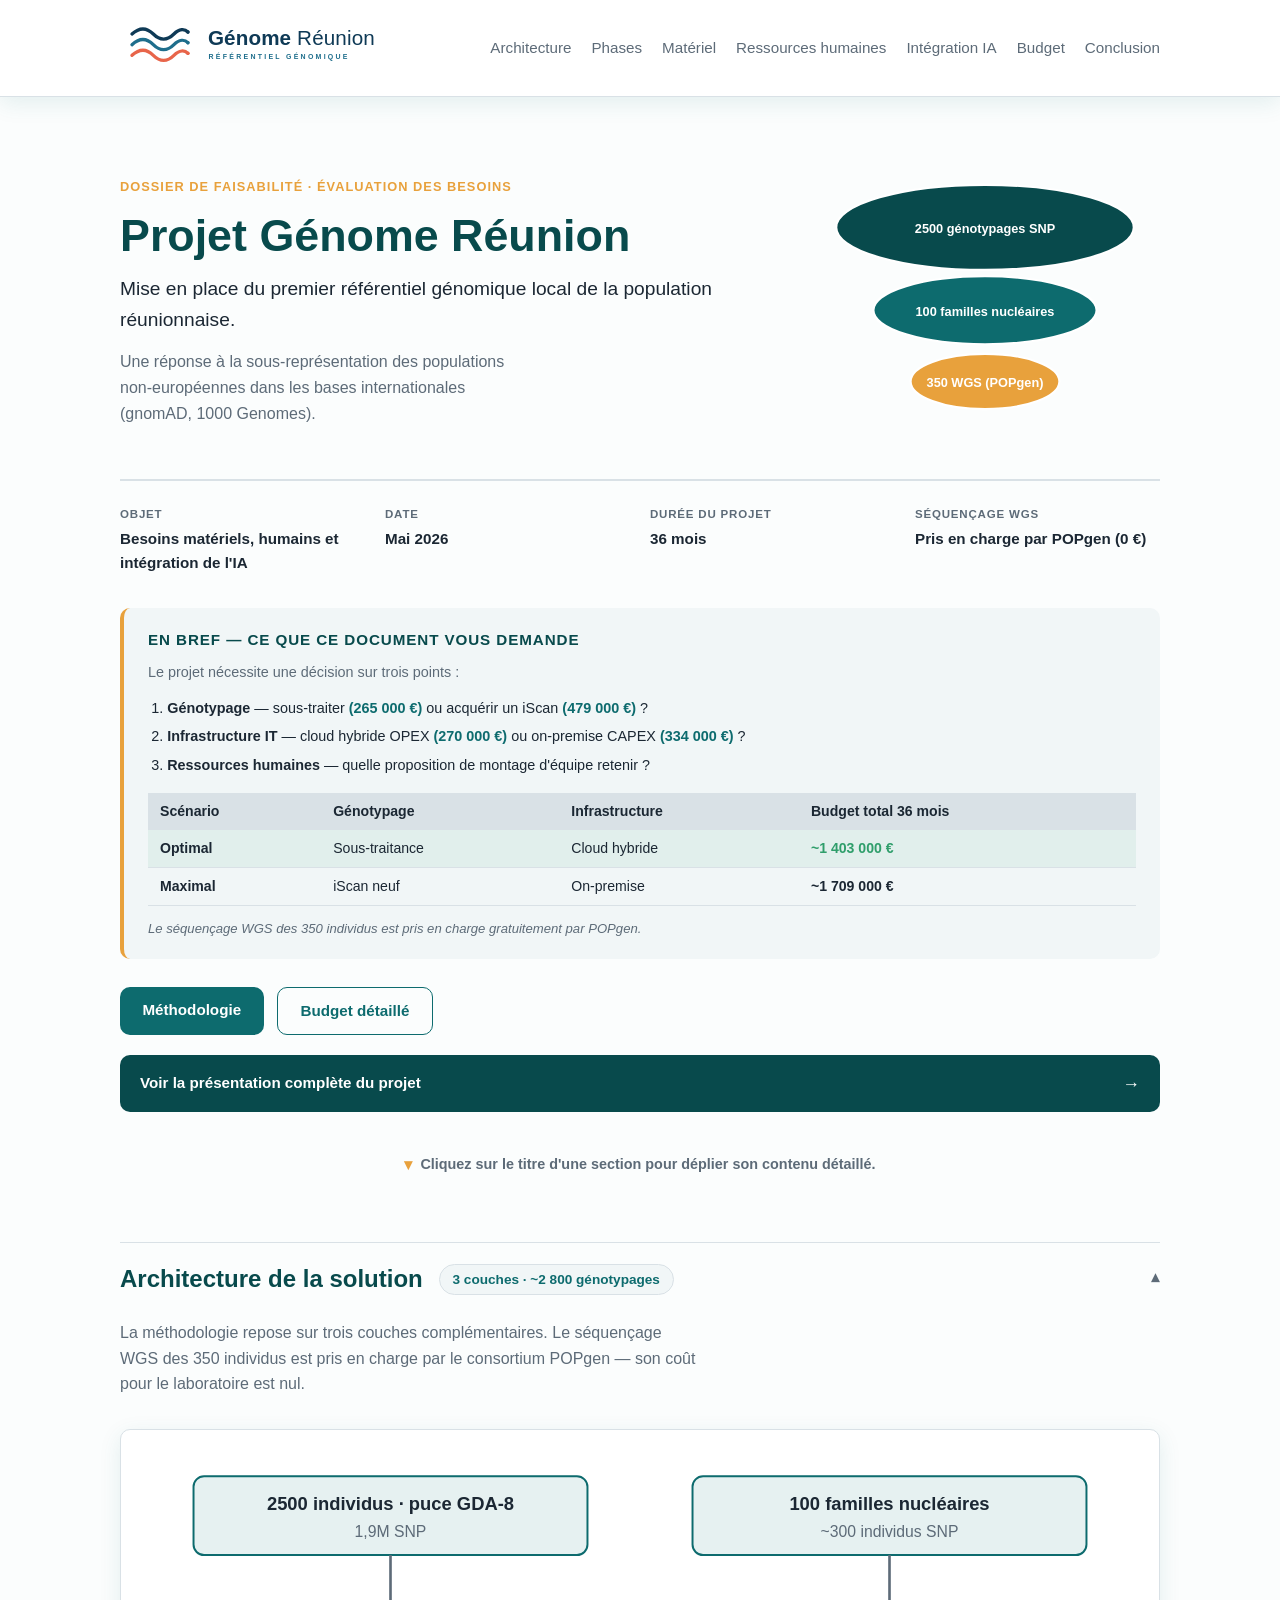
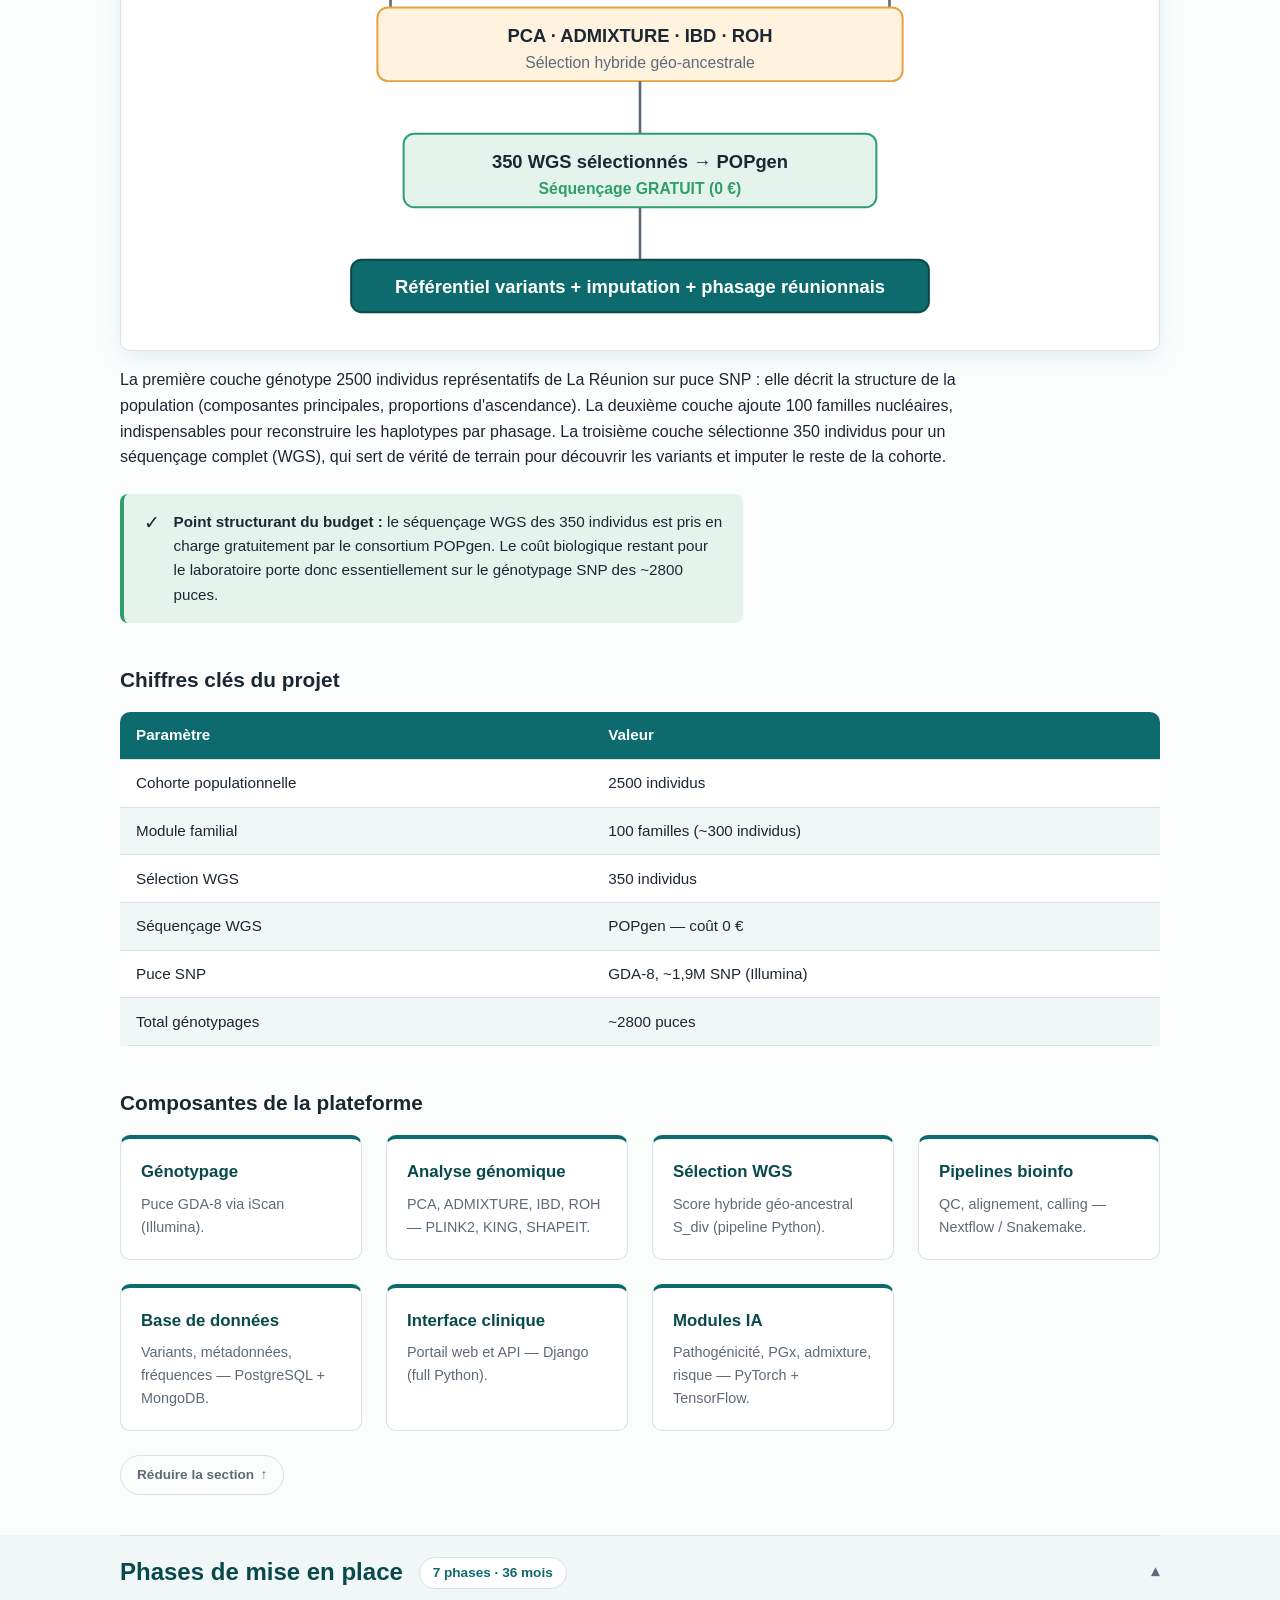
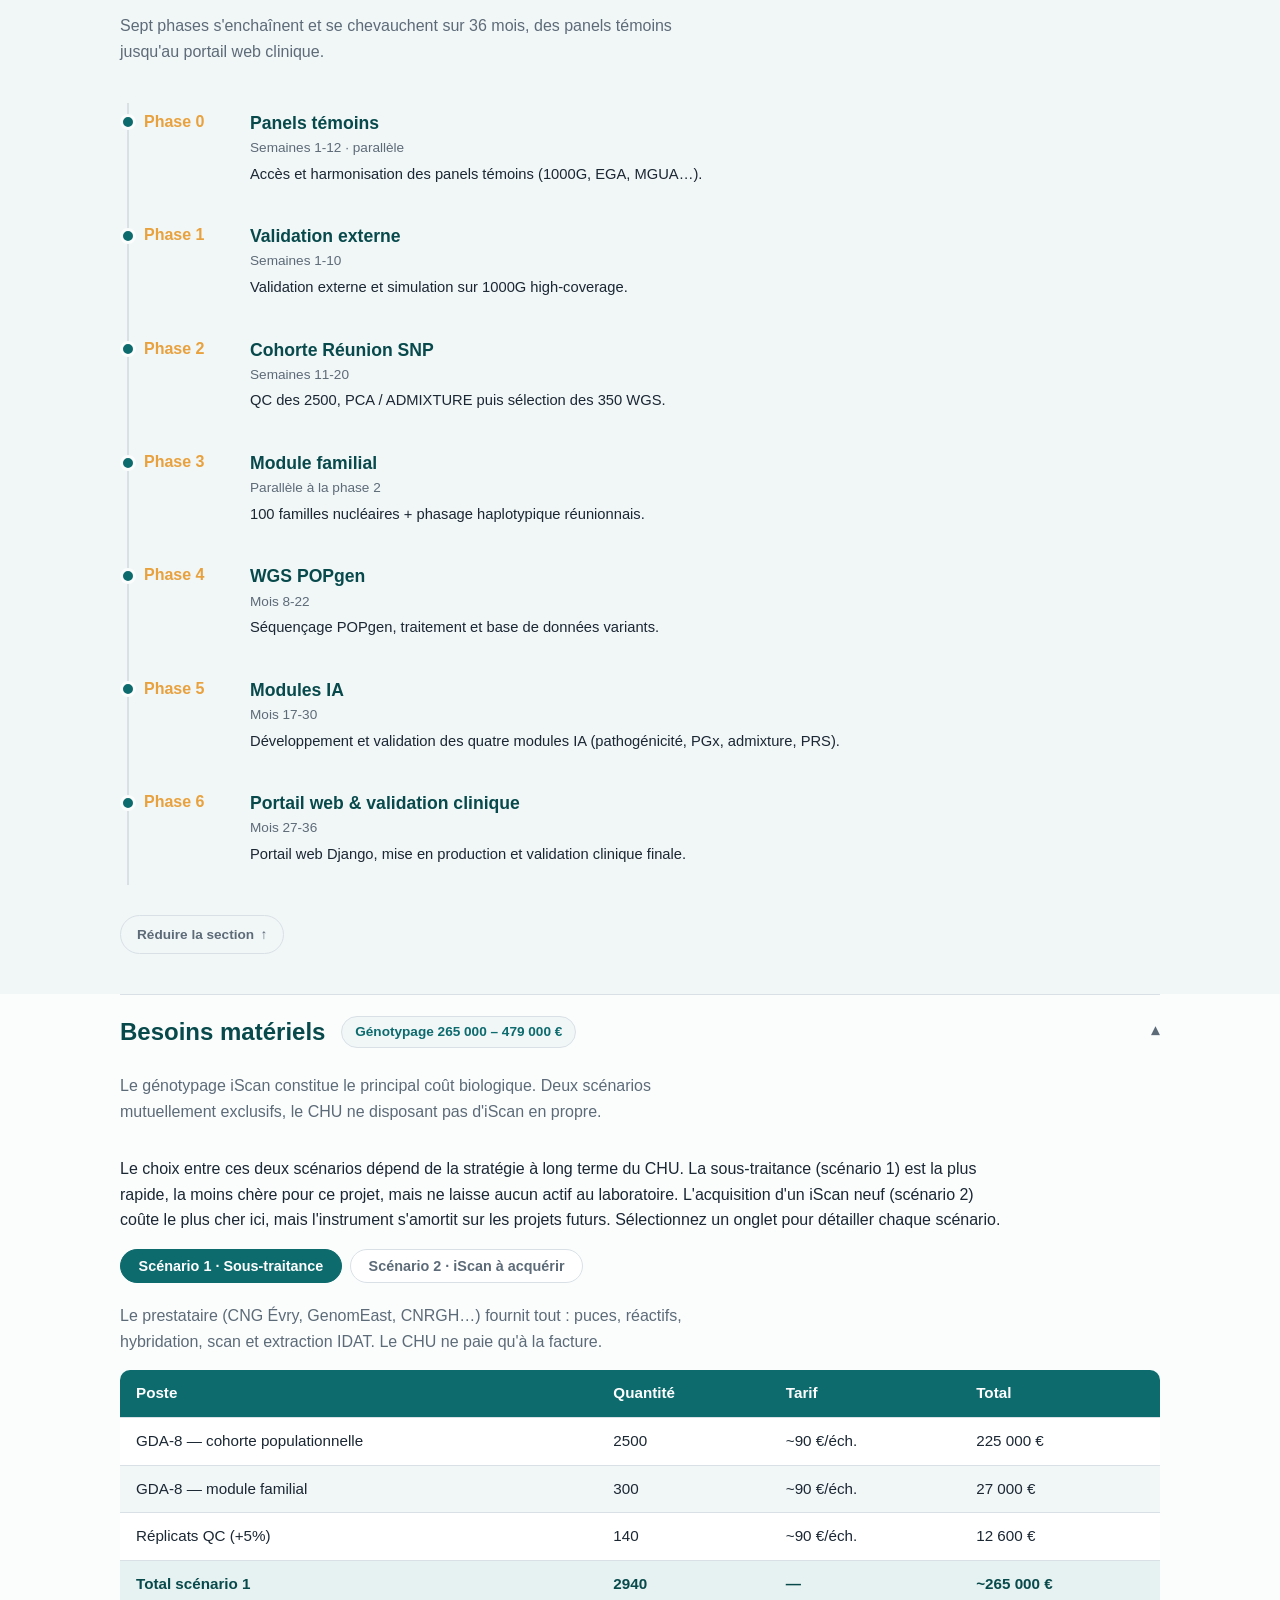
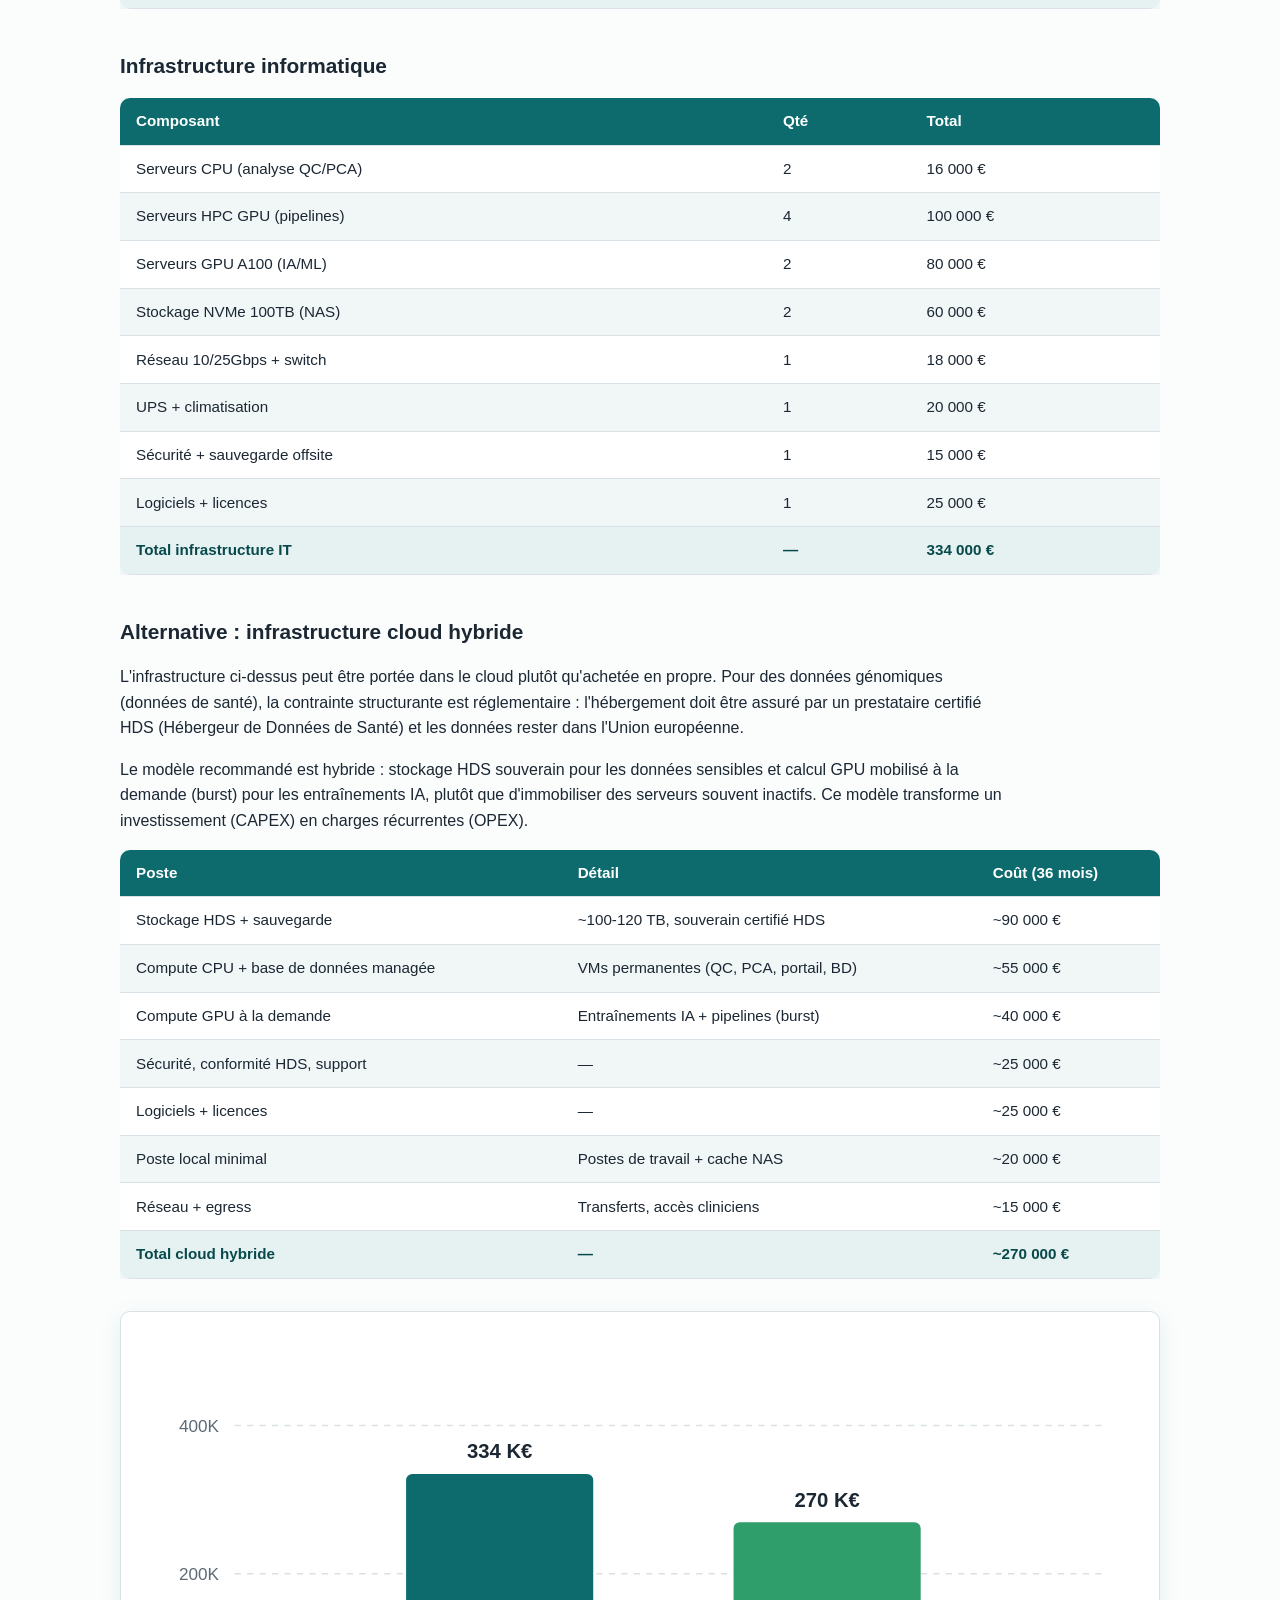
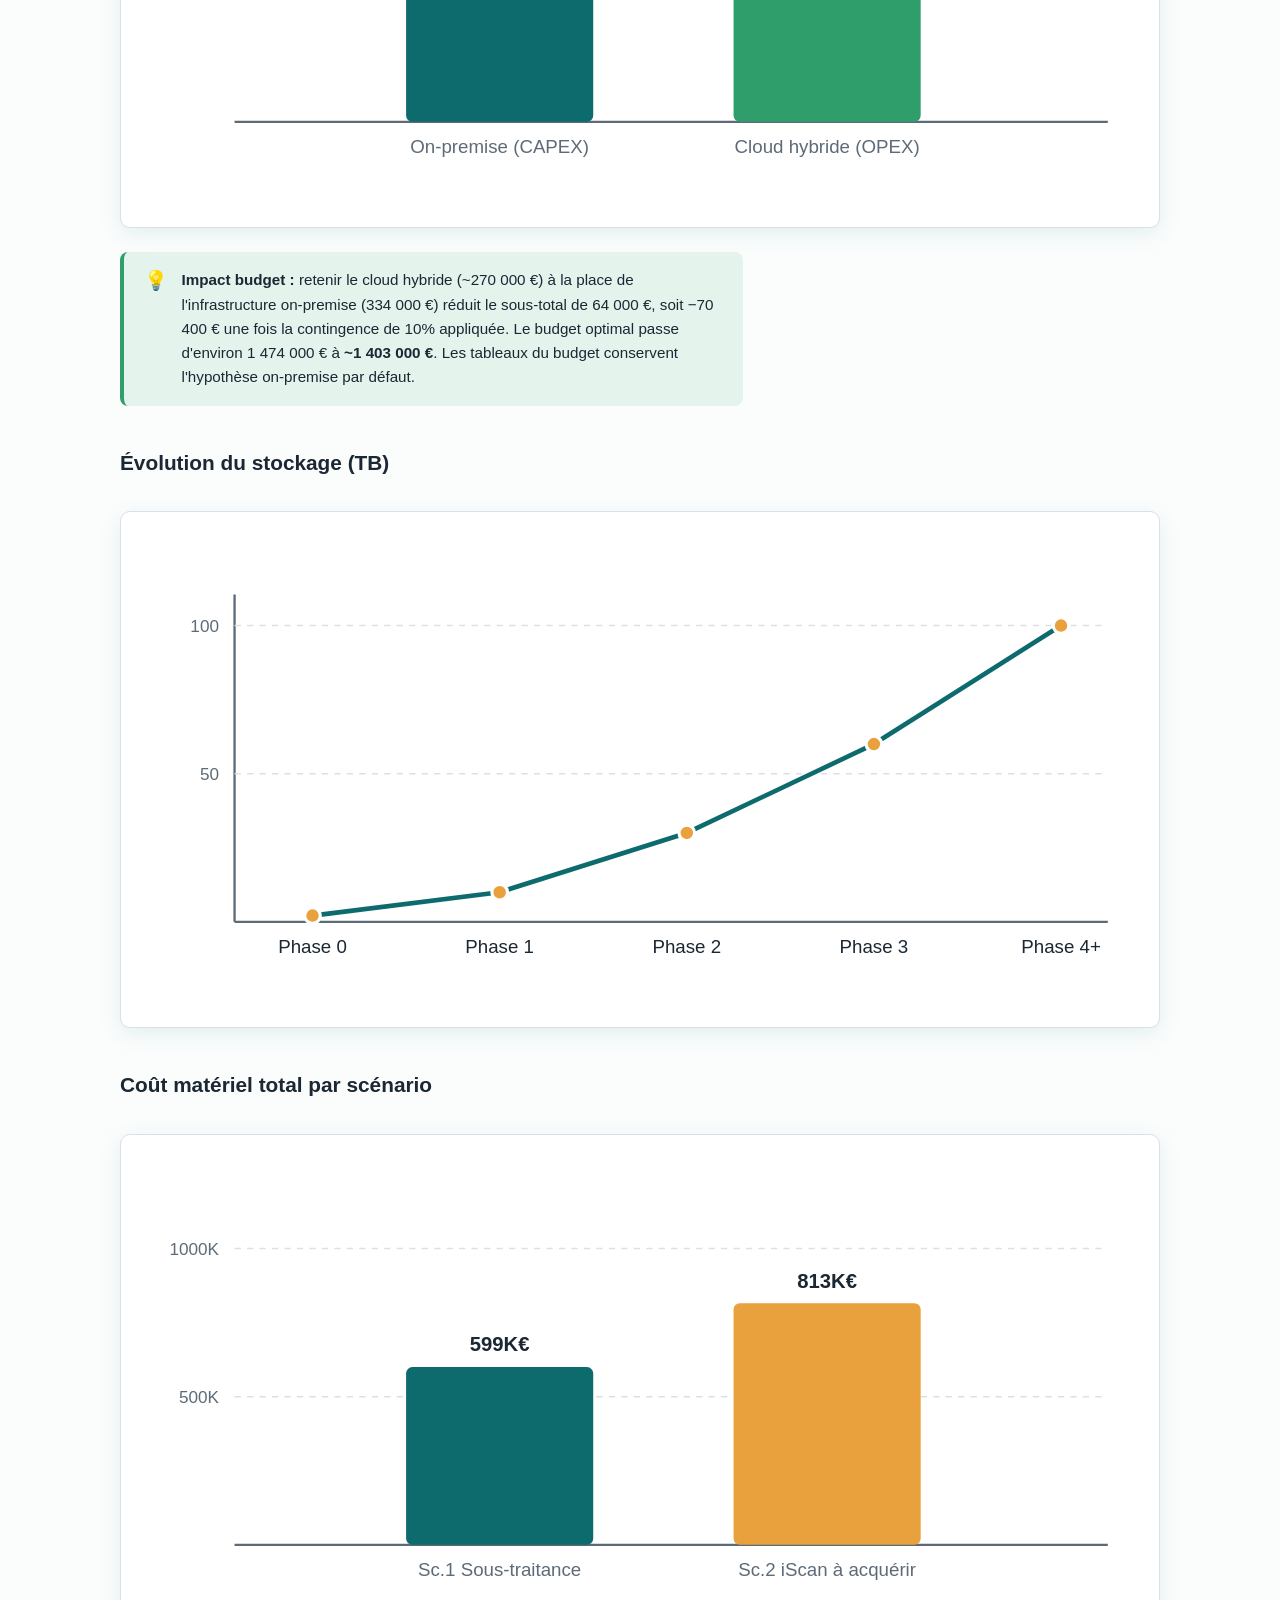
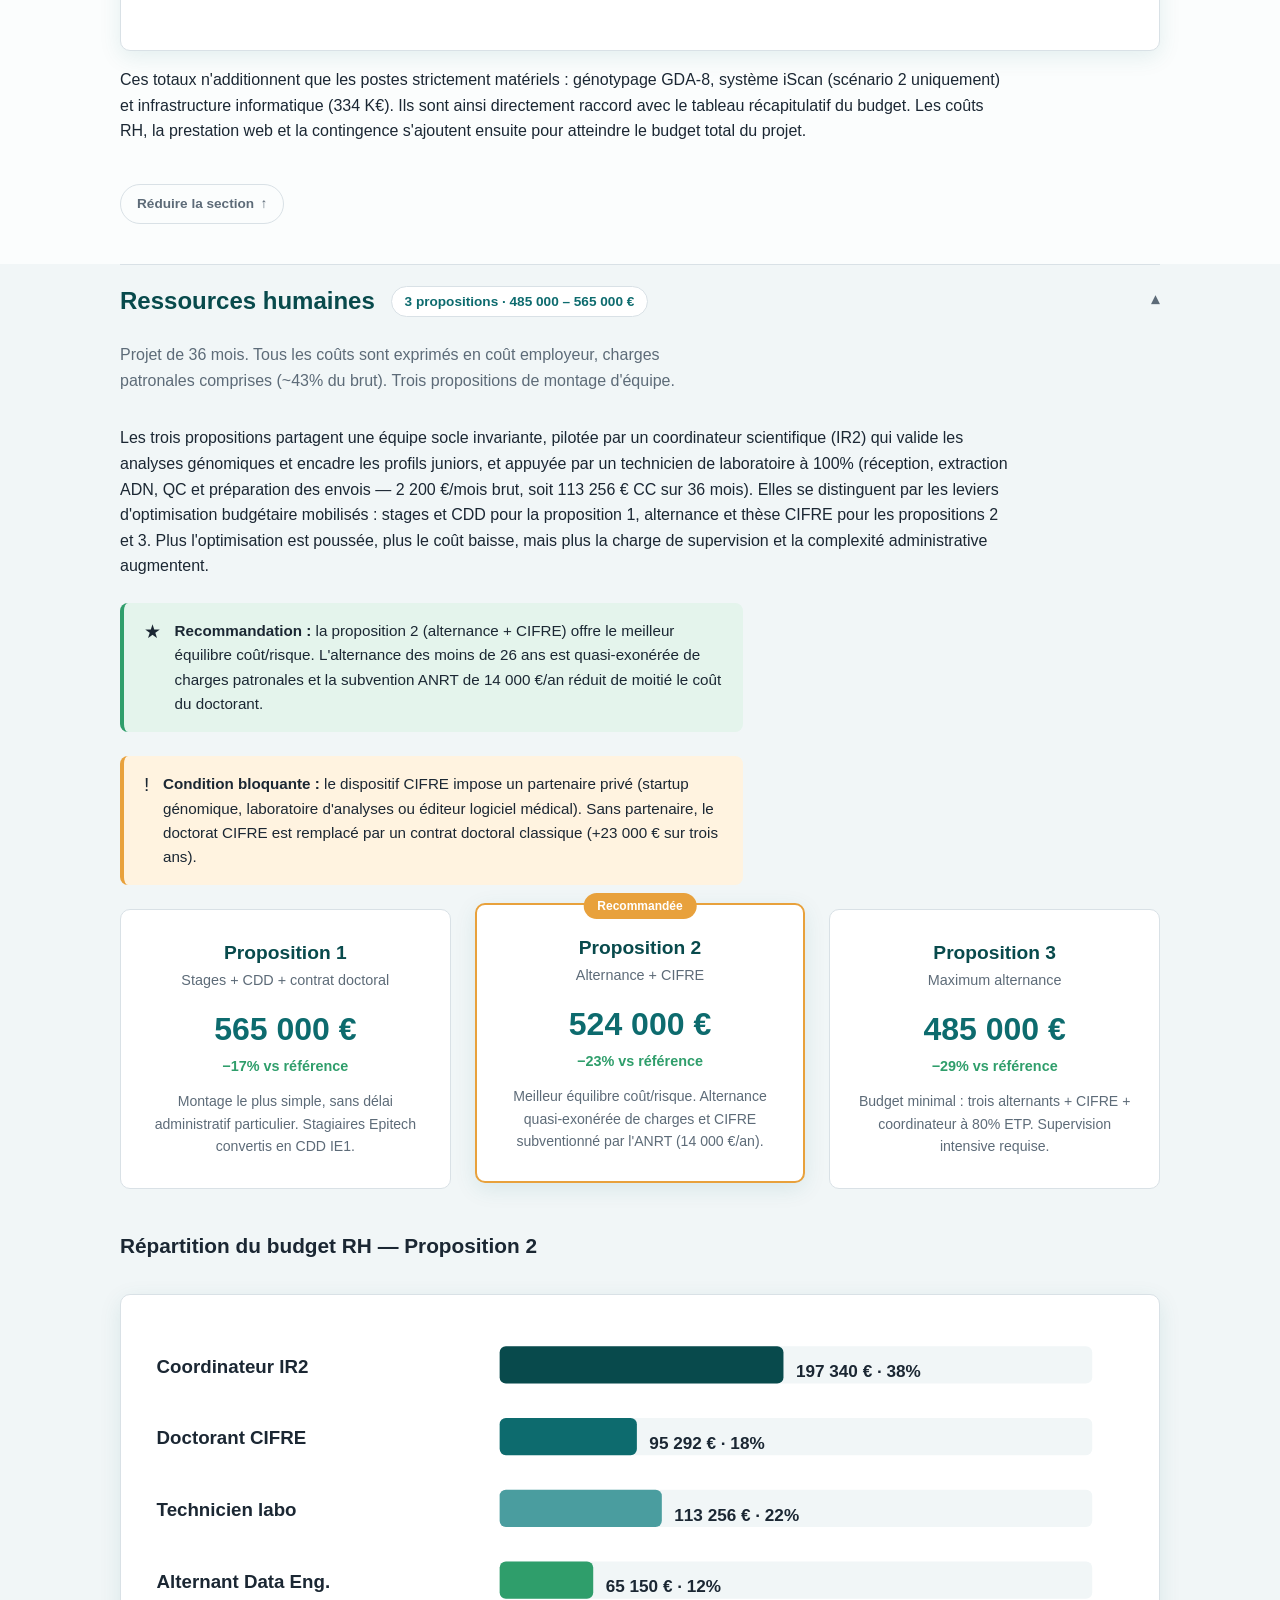
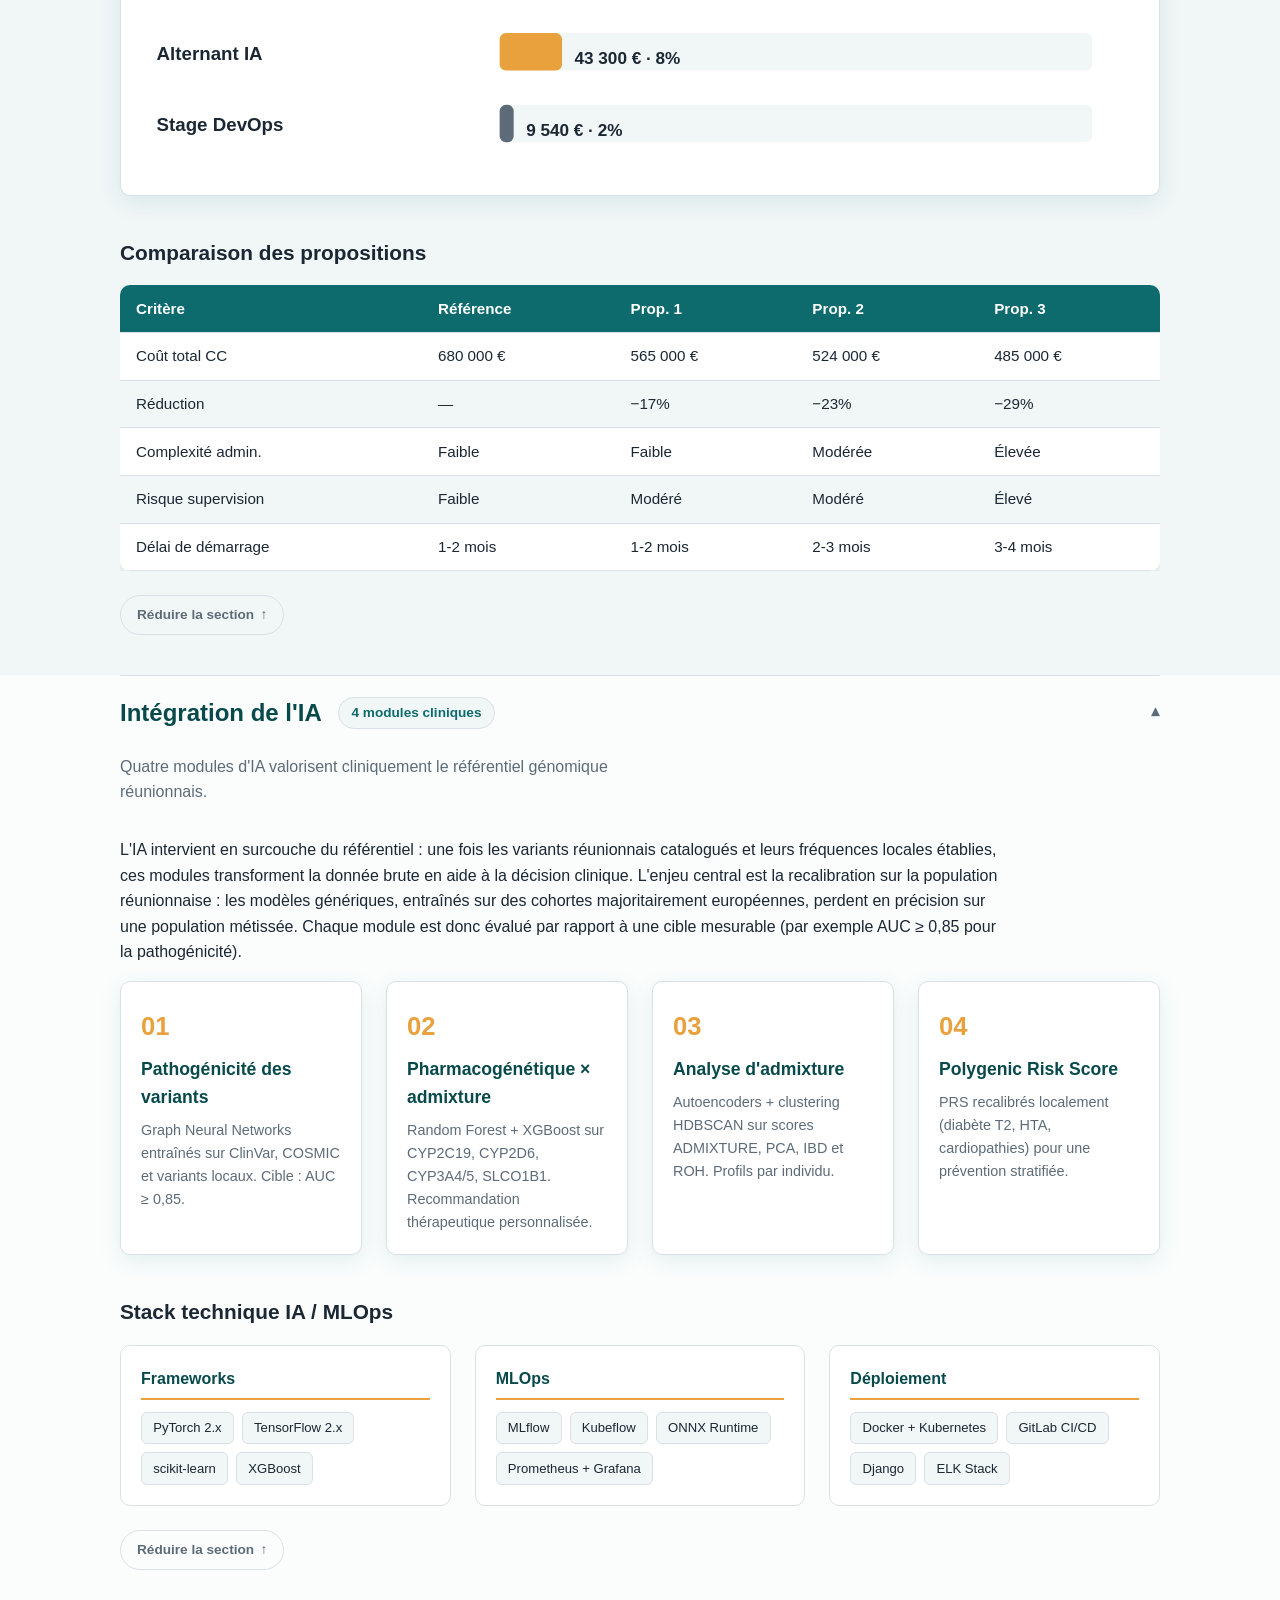
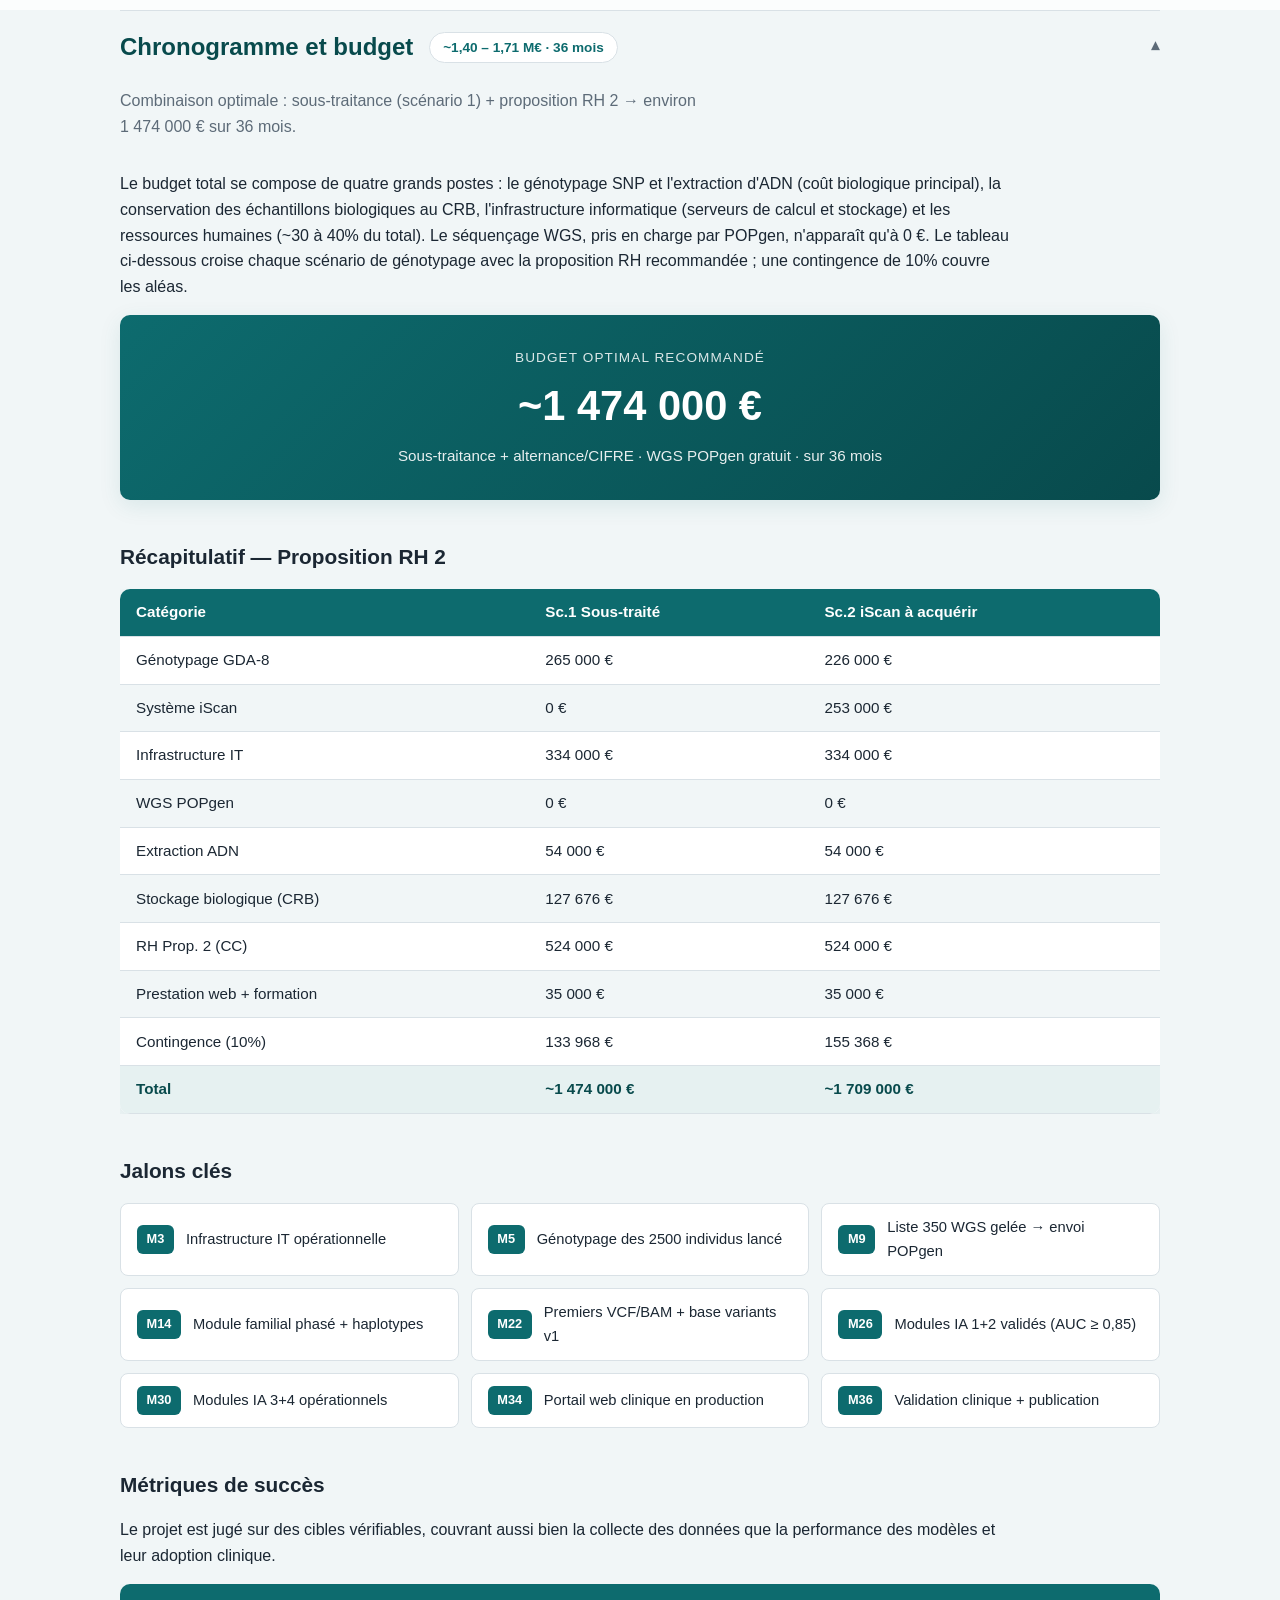
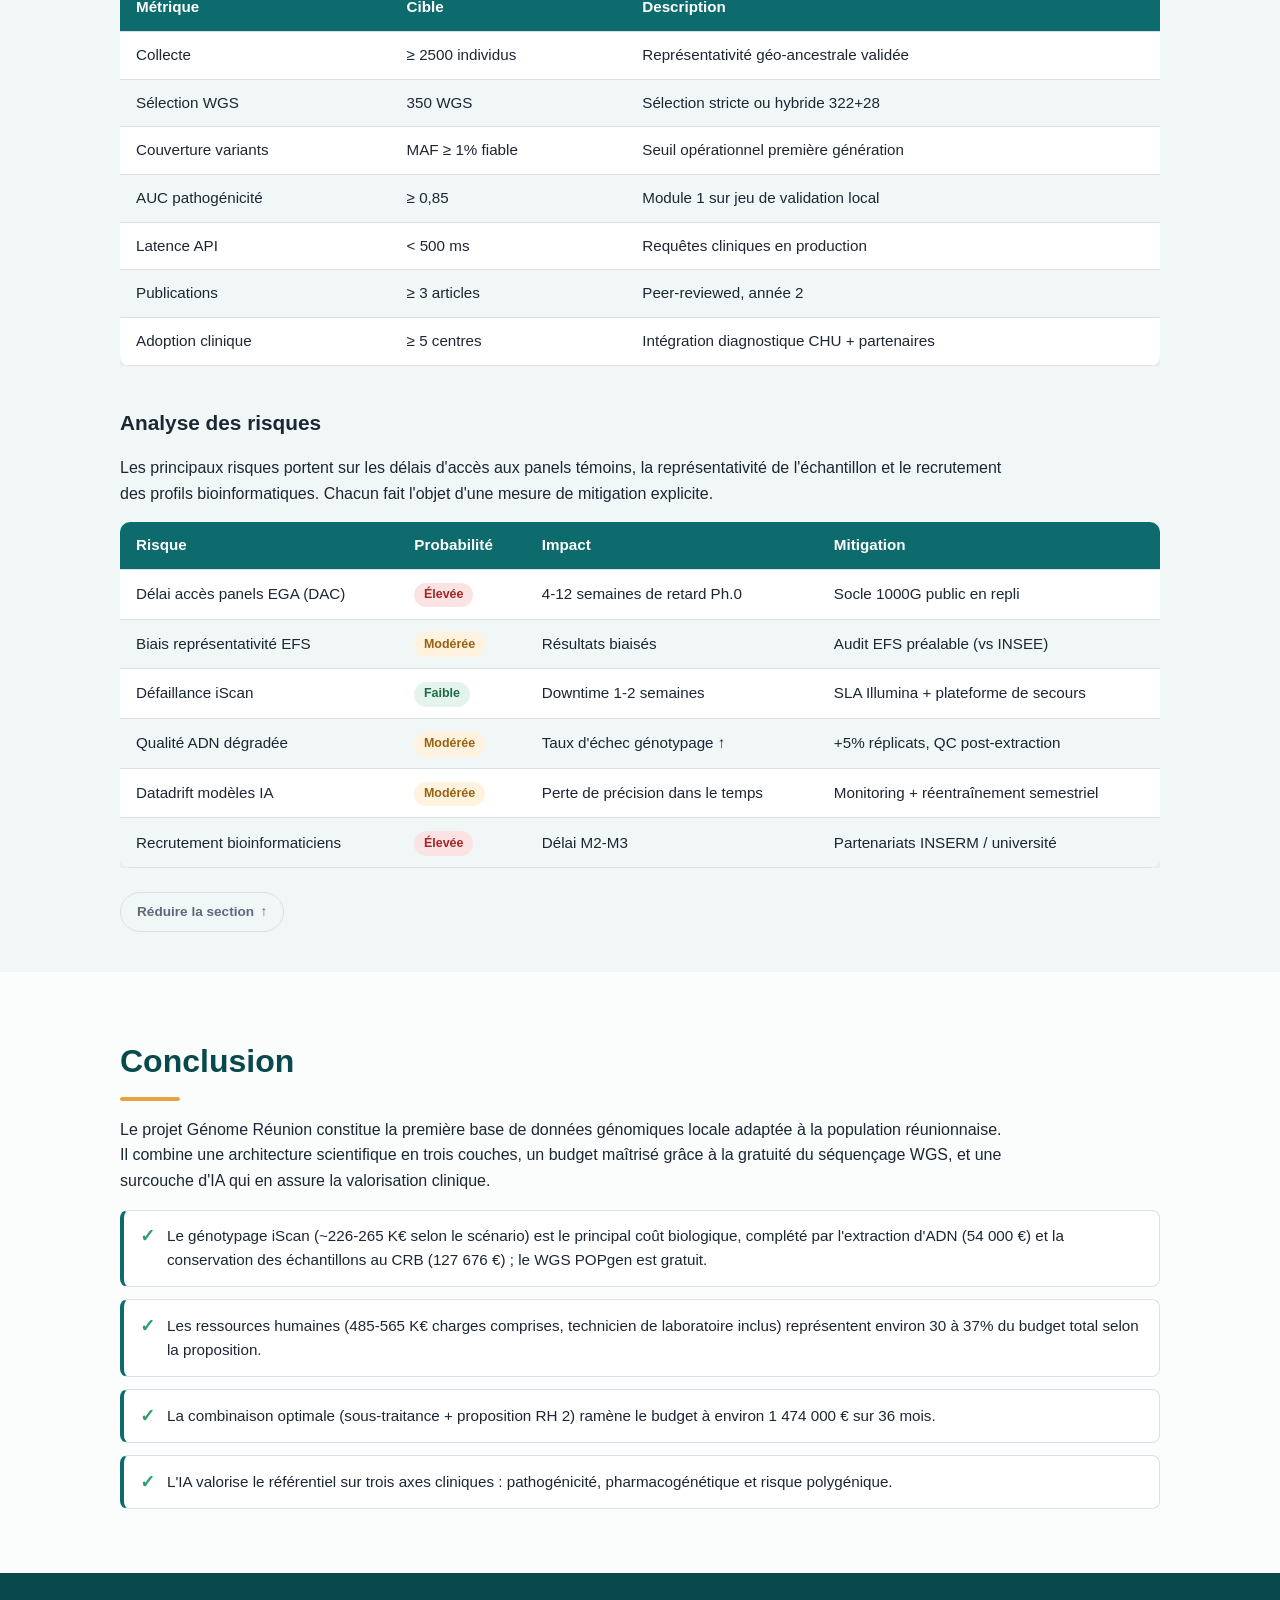
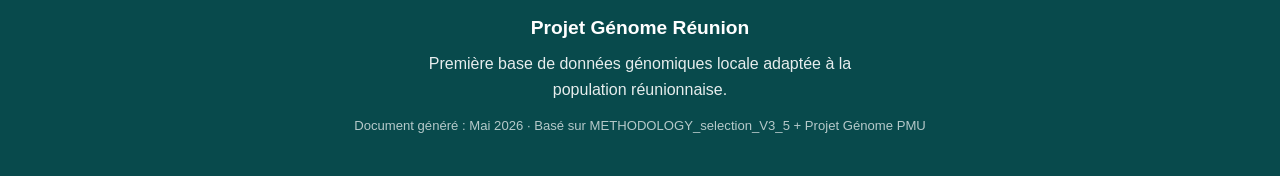
==== index.html @ 08464c8a "Add hint that section titles are clickable to expand - Centered note above first collapsible section" ====
<!DOCTYPE html>
<html lang="fr">
<head>
    <meta charset="UTF-8">
    <meta name="viewport" content="width=device-width, initial-scale=1.0">
    <meta name="description" content="Projet Génome Réunion — plan de mise en place du premier référentiel génomique de la population réunionnaise : besoins matériels, humains, intégration de l'IA et budget.">
    <title>Projet Génome Réunion — Référentiel génomique de La Réunion</title>

    <!-- Feuille de style externe (aucun CSS inline) -->
    <link rel="stylesheet" href="css/styles.css">

    <!-- Favicon -->
    <link rel="icon" type="image/svg+xml" href="images/favicon.svg">
</head>

<body>

    <!-- ============================================================= -->
    <!-- BARRE DE NAVIGATION                                           -->
    <!-- ============================================================= -->
    <header class="siteHeader">
        <div class="navContainer">

            <!-- Logo / titre court du projet -->
            <a class="navBrand" href="#hero">
                <img class="navBrandLogo" src="images/genome-reunion-logo-horizontal-court.svg" alt="Génome Réunion — Référentiel génomique de La Réunion">
            </a>

            <!-- Bouton d'ouverture du menu sur mobile -->
            <button class="navToggle" type="button" aria-label="Ouvrir le menu" aria-expanded="false">
                <span class="navToggleBar"></span>
                <span class="navToggleBar"></span>
                <span class="navToggleBar"></span>
            </button>

            <!-- Liens d'ancrage vers les sections -->
            <nav class="navMenu">
                <ul class="navList">
                    <li class="navItem"><a class="navLink" href="#architecture">Architecture</a></li>
                    <li class="navItem"><a class="navLink" href="#phases">Phases</a></li>
                    <li class="navItem"><a class="navLink" href="#materiel">Matériel</a></li>
                    <li class="navItem"><a class="navLink" href="#humain">Ressources humaines</a></li>
                    <li class="navItem"><a class="navLink" href="#ia">Intégration IA</a></li>
                    <li class="navItem"><a class="navLink" href="#budget">Budget</a></li>
                    <li class="navItem"><a class="navLink" href="#conclusion">Conclusion</a></li>
                </ul>
            </nav>
        </div>
    </header>

    <main>

        <!-- ========================================================= -->
        <!-- PAGE DE GARDE DU DOSSIER                                  -->
        <!-- ========================================================= -->
        <section class="coverPage" id="hero">

            <!-- En-tête : type de document, titre, objet + visuel -->
            <div class="coverTop">
                <div class="coverHeading">
                    <p class="coverDocType">Dossier de faisabilité · Évaluation des besoins</p>
                    <h1 class="coverTitle">Projet Génome Réunion</h1>
                    <p class="coverSubtitle">
                        Mise en place du premier référentiel génomique local
                        de la population réunionnaise.
                    </p>
                    <p class="coverContext">
                        Une réponse à la sous-représentation des populations non-européennes
                        dans les bases internationales (gnomAD, 1000&nbsp;Genomes).
                    </p>
                </div>

                <!-- Visuel : entonnoir du référentiel (du général au sélectionné) -->
                <div class="coverVisual">
                    <svg class="heroLayersSvg" viewBox="0 0 320 280" role="img"
                         aria-label="Schéma des trois couches du référentiel">
                        <!-- Étape 1 : 2500 génotypages — la plus large, en haut -->
                        <ellipse class="layerEllipse layerEllipseBase" cx="160" cy="70" rx="140" ry="40"></ellipse>
                        <text class="layerLabel" x="160" y="75">2500 génotypages SNP</text>
                        <!-- Étape 2 : 100 familles — intermédiaire -->
                        <ellipse class="layerEllipse layerEllipseMid" cx="160" cy="148" rx="105" ry="32"></ellipse>
                        <text class="layerLabel" x="160" y="153">100 familles nucléaires</text>
                        <!-- Étape 3 : 350 WGS — la plus petite, en bas -->
                        <ellipse class="layerEllipse layerEllipseTop" cx="160" cy="215" rx="70" ry="26"></ellipse>
                        <text class="layerLabel" x="160" y="220">350 WGS (POPgen)</text>
                    </svg>
                </div>
            </div>

            <!-- Métadonnées du dossier -->
            <dl class="coverMeta">
                <div class="coverMetaItem">
                    <dt>Objet</dt>
                    <dd>Besoins matériels, humains et intégration de l'IA</dd>
                </div>
                <div class="coverMetaItem">
                    <dt>Date</dt>
                    <dd>Mai 2026</dd>
                </div>
                <div class="coverMetaItem">
                    <dt>Durée du projet</dt>
                    <dd>36 mois</dd>
                </div>
                <div class="coverMetaItem">
                    <dt>Séquençage WGS</dt>
                    <dd>Pris en charge par POPgen (0 €)</dd>
                </div>
            </dl>

            <!-- Synthèse décisionnelle pour l'évaluateur -->
            <div class="decisionSummary">
                <h2 class="decisionSummaryTitle">En bref — ce que ce document vous demande</h2>
                <p class="decisionSummaryIntro">Le projet nécessite une décision sur trois points :</p>
                <ol class="decisionList">
                    <li><strong>Génotypage</strong> — sous-traiter <span class="decisionCost">(265 000 €)</span> ou acquérir un iScan <span class="decisionCost">(479 000 €)</span> ?</li>
                    <li><strong>Infrastructure IT</strong> — cloud hybride OPEX <span class="decisionCost">(270 000 €)</span> ou on-premise CAPEX <span class="decisionCost">(334 000 €)</span> ?</li>
                    <li><strong>Ressources humaines</strong> — quelle proposition de montage d'équipe retenir ?</li>
                </ol>
                <table class="decisionTable">
                    <thead>
                        <tr>
                            <th>Scénario</th>
                            <th>Génotypage</th>
                            <th>Infrastructure</th>
                            <th>Budget total 36 mois</th>
                        </tr>
                    </thead>
                    <tbody>
                        <tr class="decisionRowOptimal">
                            <td><strong>Optimal</strong></td>
                            <td>Sous-traitance</td>
                            <td>Cloud hybride</td>
                            <td><strong>~1 403 000 €</strong></td>
                        </tr>
                        <tr>
                            <td><strong>Maximal</strong></td>
                            <td>iScan neuf</td>
                            <td>On-premise</td>
                            <td><strong>~1 709 000 €</strong></td>
                        </tr>
                    </tbody>
                </table>
                <p class="decisionNote">Le séquençage WGS des 350 individus est pris en charge gratuitement par POPgen.</p>
            </div>

            <!-- Navigation interne du dossier -->
            <div class="heroActions">
                <a class="buttonPrimary" href="#architecture">Méthodologie</a>
                <a class="buttonSecondary" href="#budget">Budget détaillé</a>
            </div>

            <!-- Bannière lien externe vers la présentation complète du projet -->
            <a class="projectBanner" href="https://patrick-mun.github.io/genome_reunion/" target="_blank" rel="noopener">
                <span class="projectBannerLabel">Voir la présentation complète du projet</span>
                <span class="projectBannerArrow" aria-hidden="true">→</span>
            </a>

            <!-- Consigne : les sections ci-dessous sont dépliables -->
            <p class="foldHint">
                <span class="foldHintIcon" aria-hidden="true">▾</span>
                Cliquez sur le titre d'une section pour déplier son contenu détaillé.
            </p>
        </section>

        <!-- ========================================================= -->
        <!-- SECTION ARCHITECTURE / CHIFFRES CLÉS                      -->
        <!-- ========================================================= -->
        <section class="sectionBlock" id="architecture">
            <div class="sectionInner">
              <details class="sectionFold" open>
                <summary class="sectionFoldSummary">
                    <span class="sectionFoldTitle">Architecture de la solution</span>
                    <span class="sectionFoldKey">3 couches · ~2 800 génotypages</span>
                    <span class="sectionFoldChevron" aria-hidden="true">▾</span>
                </summary>
                <div class="sectionFoldBody">
                <p class="sectionIntro">
                    La méthodologie repose sur trois couches complémentaires.
                    Le séquençage WGS des 350 individus est pris en charge par le
                    consortium POPgen — son coût pour le laboratoire est nul.
                </p>

                <!-- Schéma de flux du référentiel en SVG -->
                <div class="flowWrapper">
                    <svg class="flowSvg" viewBox="0 0 760 360" role="img"
                         aria-label="Flux de construction du référentiel génomique">

                        <!-- Étape 1 : génotypage -->
                        <rect class="flowBox flowBoxInput" x="40" y="20" width="300" height="60" rx="8"></rect>
                        <text class="flowBoxText" x="190" y="46">2500 individus · puce GDA-8</text>
                        <text class="flowBoxSub" x="190" y="66">1,9M SNP</text>

                        <!-- Étape 1 bis : familles -->
                        <rect class="flowBox flowBoxInput" x="420" y="20" width="300" height="60" rx="8"></rect>
                        <text class="flowBoxText" x="570" y="46">100 familles nucléaires</text>
                        <text class="flowBoxSub" x="570" y="66">~300 individus SNP</text>

                        <!-- Flèches descendantes -->
                        <line class="flowArrow" x1="190" y1="80" x2="190" y2="120"></line>
                        <line class="flowArrow" x1="570" y1="80" x2="570" y2="120"></line>

                        <!-- Étape 2 : analyses -->
                        <rect class="flowBox flowBoxProcess" x="180" y="120" width="400" height="56" rx="8"></rect>
                        <text class="flowBoxText" x="380" y="146">PCA · ADMIXTURE · IBD · ROH</text>
                        <text class="flowBoxSub" x="380" y="166">Sélection hybride géo-ancestrale</text>

                        <line class="flowArrow" x1="380" y1="176" x2="380" y2="216"></line>

                        <!-- Étape 3 : WGS POPgen -->
                        <rect class="flowBox flowBoxFree" x="200" y="216" width="360" height="56" rx="8"></rect>
                        <text class="flowBoxText" x="380" y="242">350 WGS sélectionnés → POPgen</text>
                        <text class="flowBoxSubFree" x="380" y="262">Séquençage GRATUIT (0 €)</text>

                        <line class="flowArrow" x1="380" y1="272" x2="380" y2="312"></line>

                        <!-- Étape 4 : référentiel -->
                        <rect class="flowBox flowBoxOutput" x="160" y="312" width="440" height="40" rx="8"></rect>
                        <text class="flowBoxTextLight" x="380" y="337">Référentiel variants + imputation + phasage réunionnais</text>
                    </svg>
                </div>

                <!-- Contexte explicatif des trois couches -->
                <p class="contextText">
                    La première couche génotype 2500 individus représentatifs de
                    La Réunion sur puce SNP : elle décrit la structure de la
                    population (composantes principales, proportions d'ascendance).
                    La deuxième couche ajoute 100 familles nucléaires, indispensables
                    pour reconstruire les haplotypes par phasage. La troisième couche
                    sélectionne 350 individus pour un séquençage complet (WGS), qui
                    sert de vérité de terrain pour découvrir les variants et imputer
                    le reste de la cohorte.
                </p>
                <div class="calloutBox">
                    <span class="calloutIcon" aria-hidden="true">✓</span>
                    <p class="calloutText">
                        <strong>Point structurant du budget :</strong> le séquençage
                        WGS des 350 individus est pris en charge gratuitement par le
                        consortium POPgen. Le coût biologique restant pour le
                        laboratoire porte donc essentiellement sur le génotypage SNP
                        des ~2800 puces.
                    </p>
                </div>

                <!-- Tableau des chiffres clés -->
                <h3 class="subHeading">Chiffres clés du projet</h3>
                <div class="tableScroll">
                    <table class="dataTable">
                        <thead>
                            <tr>
                                <th scope="col">Paramètre</th>
                                <th scope="col">Valeur</th>
                            </tr>
                        </thead>
                        <tbody>
                            <tr><td>Cohorte populationnelle</td><td>2500 individus</td></tr>
                            <tr><td>Module familial</td><td>100 familles (~300 individus)</td></tr>
                            <tr><td>Sélection WGS</td><td>350 individus</td></tr>
                            <tr><td>Séquençage WGS</td><td>POPgen — coût 0 €</td></tr>
                            <tr><td>Puce SNP</td><td>GDA-8, ~1,9M SNP (Illumina)</td></tr>
                            <tr><td>Total génotypages</td><td>~2800 puces</td></tr>
                        </tbody>
                    </table>
                </div>

                <!-- Composantes de la plateforme sous forme de cartes -->
                <h3 class="subHeading">Composantes de la plateforme</h3>
                <div class="cardGrid">
                    <article class="featureCard">
                        <h4 class="featureCardTitle">Génotypage</h4>
                        <p class="featureCardText">Puce GDA-8 via iScan (Illumina).</p>
                    </article>
                    <article class="featureCard">
                        <h4 class="featureCardTitle">Analyse génomique</h4>
                        <p class="featureCardText">PCA, ADMIXTURE, IBD, ROH — PLINK2, KING, SHAPEIT.</p>
                    </article>
                    <article class="featureCard">
                        <h4 class="featureCardTitle">Sélection WGS</h4>
                        <p class="featureCardText">Score hybride géo-ancestral S_div (pipeline Python).</p>
                    </article>
                    <article class="featureCard">
                        <h4 class="featureCardTitle">Pipelines bioinfo</h4>
                        <p class="featureCardText">QC, alignement, calling — Nextflow / Snakemake.</p>
                    </article>
                    <article class="featureCard">
                        <h4 class="featureCardTitle">Base de données</h4>
                        <p class="featureCardText">Variants, métadonnées, fréquences — PostgreSQL + MongoDB.</p>
                    </article>
                    <article class="featureCard">
                        <h4 class="featureCardTitle">Interface clinique</h4>
                        <p class="featureCardText">Portail web et API — Django (full Python).</p>
                    </article>
                    <article class="featureCard">
                        <h4 class="featureCardTitle">Modules IA</h4>
                        <p class="featureCardText">Pathogénicité, PGx, admixture, risque — PyTorch + TensorFlow.</p>
                    </article>
                </div>
                </div>
              </details>
            </div>
        </section>

        <!-- ========================================================= -->
        <!-- SECTION PHASES                                            -->
        <!-- ========================================================= -->
        <section class="sectionBlock sectionAlt" id="phases">
            <div class="sectionInner">
              <details class="sectionFold" open>
                <summary class="sectionFoldSummary">
                    <span class="sectionFoldTitle">Phases de mise en place</span>
                    <span class="sectionFoldKey">7 phases · 36 mois</span>
                    <span class="sectionFoldChevron" aria-hidden="true">▾</span>
                </summary>
                <div class="sectionFoldBody">
                <p class="sectionIntro">
                    Sept phases s'enchaînent et se chevauchent sur 36 mois, des panels
                    témoins jusqu'au portail web clinique.
                </p>

                <!-- Frise verticale des phases -->
                <ol class="timelineList">
                    <li class="timelineItem">
                        <span class="timelinePhase">Phase 0</span>
                        <div class="timelineBody">
                            <h3 class="timelineTitle">Panels témoins</h3>
                            <p class="timelineMeta">Semaines 1-12 · parallèle</p>
                            <p class="timelineText">Accès et harmonisation des panels témoins (1000G, EGA, MGUA…).</p>
                        </div>
                    </li>
                    <li class="timelineItem">
                        <span class="timelinePhase">Phase 1</span>
                        <div class="timelineBody">
                            <h3 class="timelineTitle">Validation externe</h3>
                            <p class="timelineMeta">Semaines 1-10</p>
                            <p class="timelineText">Validation externe et simulation sur 1000G high-coverage.</p>
                        </div>
                    </li>
                    <li class="timelineItem">
                        <span class="timelinePhase">Phase 2</span>
                        <div class="timelineBody">
                            <h3 class="timelineTitle">Cohorte Réunion SNP</h3>
                            <p class="timelineMeta">Semaines 11-20</p>
                            <p class="timelineText">QC des 2500, PCA / ADMIXTURE puis sélection des 350 WGS.</p>
                        </div>
                    </li>
                    <li class="timelineItem">
                        <span class="timelinePhase">Phase 3</span>
                        <div class="timelineBody">
                            <h3 class="timelineTitle">Module familial</h3>
                            <p class="timelineMeta">Parallèle à la phase 2</p>
                            <p class="timelineText">100 familles nucléaires + phasage haplotypique réunionnais.</p>
                        </div>
                    </li>
                    <li class="timelineItem">
                        <span class="timelinePhase">Phase 4</span>
                        <div class="timelineBody">
                            <h3 class="timelineTitle">WGS POPgen</h3>
                            <p class="timelineMeta">Mois 8-22</p>
                            <p class="timelineText">Séquençage POPgen, traitement et base de données variants.</p>
                        </div>
                    </li>
                    <li class="timelineItem">
                        <span class="timelinePhase">Phase 5</span>
                        <div class="timelineBody">
                            <h3 class="timelineTitle">Modules IA</h3>
                            <p class="timelineMeta">Mois 17-30</p>
                            <p class="timelineText">Développement et validation des quatre modules IA (pathogénicité, PGx, admixture, PRS).</p>
                        </div>
                    </li>
                    <li class="timelineItem">
                        <span class="timelinePhase">Phase 6</span>
                        <div class="timelineBody">
                            <h3 class="timelineTitle">Portail web & validation clinique</h3>
                            <p class="timelineMeta">Mois 27-36</p>
                            <p class="timelineText">Portail web Django, mise en production et validation clinique finale.</p>
                        </div>
                    </li>
                </ol>
                </div>
              </details>
            </div>
        </section>

        <!-- ========================================================= -->
        <!-- SECTION BESOINS MATÉRIELS                                 -->
        <!-- ========================================================= -->
        <section class="sectionBlock" id="materiel">
            <div class="sectionInner">
              <details class="sectionFold" open>
                <summary class="sectionFoldSummary">
                    <span class="sectionFoldTitle">Besoins matériels</span>
                    <span class="sectionFoldKey">Génotypage 265 000 – 479 000 €</span>
                    <span class="sectionFoldChevron" aria-hidden="true">▾</span>
                </summary>
                <div class="sectionFoldBody">
                <p class="sectionIntro">
                    Le génotypage iScan constitue le principal coût biologique.
                    Deux scénarios mutuellement exclusifs, le CHU ne disposant pas
                    d'iScan en propre.
                </p>
                <p class="contextText">
                    Le choix entre ces deux scénarios dépend de la stratégie à long
                    terme du CHU. La sous-traitance (scénario 1) est la plus rapide,
                    la moins chère pour ce projet, mais ne laisse aucun actif au
                    laboratoire. L'acquisition d'un iScan neuf (scénario 2) coûte le
                    plus cher ici, mais l'instrument s'amortit sur les projets futurs.
                    Sélectionnez un onglet pour détailler chaque scénario.
                </p>

                <!-- Onglets de scénarios pilotés par le fichier JS -->
                <div class="scenarioTabs">
                    <div class="scenarioTabList" role="tablist" aria-label="Scénarios de génotypage">
                        <button class="scenarioTab scenarioTabActive" type="button"
                                role="tab" aria-selected="true" data-scenario="1">
                            Scénario 1 · Sous-traitance
                        </button>
                        <button class="scenarioTab" type="button"
                                role="tab" aria-selected="false" data-scenario="2">
                            Scénario 2 · iScan à acquérir
                        </button>
                    </div>

                    <!-- Panneau scénario 1 -->
                    <div class="scenarioPanel scenarioPanelActive" role="tabpanel" data-scenario="1">
                        <p class="scenarioDesc">
                            Le prestataire (CNG Évry, GenomEast, CNRGH…) fournit tout :
                            puces, réactifs, hybridation, scan et extraction IDAT.
                            Le CHU ne paie qu'à la facture.
                        </p>
                        <div class="tableScroll">
                            <table class="dataTable">
                                <thead>
                                    <tr><th scope="col">Poste</th><th scope="col">Quantité</th><th scope="col">Tarif</th><th scope="col">Total</th></tr>
                                </thead>
                                <tbody>
                                    <tr><td>GDA-8 — cohorte populationnelle</td><td>2500</td><td>~90 €/éch.</td><td>225 000 €</td></tr>
                                    <tr><td>GDA-8 — module familial</td><td>300</td><td>~90 €/éch.</td><td>27 000 €</td></tr>
                                    <tr><td>Réplicats QC (+5%)</td><td>140</td><td>~90 €/éch.</td><td>12 600 €</td></tr>
                                    <tr class="dataTableTotal"><td>Total scénario 1</td><td>2940</td><td>—</td><td>~265 000 €</td></tr>
                                </tbody>
                            </table>
                        </div>
                    </div>

                    <!-- Panneau scénario 2 -->
                    <div class="scenarioPanel" role="tabpanel" data-scenario="2" hidden>
                        <p class="scenarioDesc">
                            Le CHU n'a pas d'iScan et souhaite l'internaliser durablement.
                            L'instrument amortit son coût sur les projets futurs.
                        </p>
                        <div class="tableScroll">
                            <table class="dataTable">
                                <thead>
                                    <tr><th scope="col">Poste</th><th scope="col">Coût</th></tr>
                                </thead>
                                <tbody>
                                    <tr><td>iScan System (scanner neuf)</td><td>150 000 €</td></tr>
                                    <tr><td>AutoLoader 2.x + ILASS</td><td>70 000 €</td></tr>
                                    <tr><td>Installation + qualification IQ/OQ/PQ</td><td>15 000 €</td></tr>
                                    <tr><td>Maintenance 1ère année</td><td>18 000 €</td></tr>
                                    <tr><td>Consommables (puces GDA-8 + réactifs Infinium)</td><td>226 000 €</td></tr>
                                    <tr class="dataTableTotal"><td>Total scénario 2</td><td>~479 000 €</td></tr>
                                </tbody>
                            </table>
                        </div>
                    </div>
                </div>

                <!-- Infrastructure informatique -->
                <h3 class="subHeading">Infrastructure informatique</h3>
                <div class="tableScroll">
                    <table class="dataTable">
                        <thead>
                            <tr><th scope="col">Composant</th><th scope="col">Qté</th><th scope="col">Total</th></tr>
                        </thead>
                        <tbody>
                            <tr><td>Serveurs CPU (analyse QC/PCA)</td><td>2</td><td>16 000 €</td></tr>
                            <tr><td>Serveurs HPC GPU (pipelines)</td><td>4</td><td>100 000 €</td></tr>
                            <tr><td>Serveurs GPU A100 (IA/ML)</td><td>2</td><td>80 000 €</td></tr>
                            <tr><td>Stockage NVMe 100TB (NAS)</td><td>2</td><td>60 000 €</td></tr>
                            <tr><td>Réseau 10/25Gbps + switch</td><td>1</td><td>18 000 €</td></tr>
                            <tr><td>UPS + climatisation</td><td>1</td><td>20 000 €</td></tr>
                            <tr><td>Sécurité + sauvegarde offsite</td><td>1</td><td>15 000 €</td></tr>
                            <tr><td>Logiciels + licences</td><td>1</td><td>25 000 €</td></tr>
                            <tr class="dataTableTotal"><td>Total infrastructure IT</td><td>—</td><td>334 000 €</td></tr>
                        </tbody>
                    </table>
                </div>

                <!-- Alternative : infrastructure cloud hybride -->
                <h3 class="subHeading">Alternative : infrastructure cloud hybride</h3>
                <p class="contextText">
                    L'infrastructure ci-dessus peut être portée dans le cloud plutôt
                    qu'achetée en propre. Pour des données génomiques (données de santé),
                    la contrainte structurante est réglementaire : l'hébergement doit
                    être assuré par un prestataire certifié HDS (Hébergeur de Données de
                    Santé) et les données rester dans l'Union européenne.
                </p>
                <p class="contextText">
                    Le modèle recommandé est hybride : stockage HDS souverain pour les
                    données sensibles et calcul GPU mobilisé à la demande (burst) pour
                    les entraînements IA, plutôt que d'immobiliser des serveurs souvent
                    inactifs. Ce modèle transforme un investissement (CAPEX) en charges
                    récurrentes (OPEX).
                </p>

                <!-- Détail du coût cloud hybride sur 36 mois -->
                <div class="tableScroll">
                    <table class="dataTable">
                        <thead>
                            <tr><th scope="col">Poste</th><th scope="col">Détail</th><th scope="col">Coût (36 mois)</th></tr>
                        </thead>
                        <tbody>
                            <tr><td>Stockage HDS + sauvegarde</td><td>~100-120 TB, souverain certifié HDS</td><td>~90 000 €</td></tr>
                            <tr><td>Compute CPU + base de données managée</td><td>VMs permanentes (QC, PCA, portail, BD)</td><td>~55 000 €</td></tr>
                            <tr><td>Compute GPU à la demande</td><td>Entraînements IA + pipelines (burst)</td><td>~40 000 €</td></tr>
                            <tr><td>Sécurité, conformité HDS, support</td><td>—</td><td>~25 000 €</td></tr>
                            <tr><td>Logiciels + licences</td><td>—</td><td>~25 000 €</td></tr>
                            <tr><td>Poste local minimal</td><td>Postes de travail + cache NAS</td><td>~20 000 €</td></tr>
                            <tr><td>Réseau + egress</td><td>Transferts, accès cliniciens</td><td>~15 000 €</td></tr>
                            <tr class="dataTableTotal"><td>Total cloud hybride</td><td>—</td><td>~270 000 €</td></tr>
                        </tbody>
                    </table>
                </div>

                <!-- Graphique SVG : comparaison CAPEX on-premise vs OPEX cloud -->
                <!-- Échelle : 400K à y=60, 200K à y=155, base 0 à y=250 (0,475 px/K€). -->
                <div class="chartWrapper">
                    <svg class="barChartSvg" viewBox="0 0 640 300" role="img"
                         aria-label="Comparaison du coût d'infrastructure on-premise et cloud hybride">

                        <!-- Axe horizontal de base -->
                        <line class="chartAxis" x1="60" y1="250" x2="620" y2="250"></line>

                        <!-- Graduations de référence (en K€) -->
                        <line class="chartGrid" x1="60" y1="60" x2="620" y2="60"></line>
                        <text class="chartGridLabel" x="50" y="64">400K</text>
                        <line class="chartGrid" x1="60" y1="155" x2="620" y2="155"></line>
                        <text class="chartGridLabel" x="50" y="159">200K</text>

                        <!-- On-premise (CAPEX) : 334 K€ -->
                        <rect class="barRect barRectOne" x="170" y="91" width="120" height="159"></rect>
                        <text class="barValue" x="230" y="81">334 K€</text>
                        <text class="barLabel" x="230" y="270">On-premise (CAPEX)</text>

                        <!-- Cloud hybride (OPEX) : 270 K€ -->
                        <rect class="barRect barRectTwo" x="380" y="122" width="120" height="128"></rect>
                        <text class="barValue" x="440" y="112">270 K€</text>
                        <text class="barLabel" x="440" y="270">Cloud hybride (OPEX)</text>
                    </svg>
                </div>

                <div class="calloutBox">
                    <span class="calloutIcon" aria-hidden="true">💡</span>
                    <p class="calloutText">
                        <strong>Impact budget :</strong> retenir le cloud hybride
                        (~270 000 €) à la place de l'infrastructure on-premise
                        (334 000 €) réduit le sous-total de 64 000 €, soit −70 400 €
                        une fois la contingence de 10% appliquée. Le budget optimal
                        passe d'environ 1 474 000 € à <strong>~1 403 000 €</strong>.
                        Les tableaux du budget conservent l'hypothèse on-premise par défaut.
                    </p>
                </div>

                <!-- Graphique SVG : évolution du stockage -->
                <h3 class="subHeading">Évolution du stockage (TB)</h3>
                <div class="chartWrapper">
                    <svg class="lineChartSvg" viewBox="0 0 640 300" role="img"
                         aria-label="Courbe d'évolution du stockage par phase">

                        <!-- Axes -->
                        <line class="chartAxis" x1="60" y1="250" x2="620" y2="250"></line>
                        <line class="chartAxis" x1="60" y1="40" x2="60" y2="250"></line>

                        <!-- Lignes de grille horizontales -->
                        <line class="chartGrid" x1="60" y1="60" x2="620" y2="60"></line>
                        <text class="chartGridLabel" x="50" y="64">100</text>
                        <line class="chartGrid" x1="60" y1="155" x2="620" y2="155"></line>
                        <text class="chartGridLabel" x="50" y="159">50</text>

                        <!-- Courbe d'évolution -->
                        <polyline class="lineSeries"
                                  points="110,246 230,231 350,193 470,136 590,60"></polyline>

                        <!-- Points de données -->
                        <circle class="linePoint" cx="110" cy="246" r="5"></circle>
                        <circle class="linePoint" cx="230" cy="231" r="5"></circle>
                        <circle class="linePoint" cx="350" cy="193" r="5"></circle>
                        <circle class="linePoint" cx="470" cy="136" r="5"></circle>
                        <circle class="linePoint" cx="590" cy="60" r="5"></circle>

                        <!-- Étiquettes de l'axe horizontal -->
                        <text class="chartXLabel" x="110" y="270">Phase 0</text>
                        <text class="chartXLabel" x="230" y="270">Phase 1</text>
                        <text class="chartXLabel" x="350" y="270">Phase 2</text>
                        <text class="chartXLabel" x="470" y="270">Phase 3</text>
                        <text class="chartXLabel" x="590" y="270">Phase 4+</text>
                    </svg>
                </div>

                <!-- Graphique SVG : comparaison du coût matériel des deux scénarios -->
                <!-- Totaux = génotypage GDA-8 + iScan (Sc.2) + infrastructure IT, -->
                <!-- alignés sur le tableau récapitulatif du budget.               -->
                <h3 class="subHeading">Coût matériel total par scénario</h3>
                <div class="chartWrapper">
                    <svg class="barChartSvg" viewBox="0 0 640 300" role="img"
                         aria-label="Comparaison du budget matériel total des deux scénarios">

                        <!-- Axe horizontal de base -->
                        <line class="chartAxis" x1="60" y1="250" x2="620" y2="250"></line>

                        <!-- Graduations de référence (en K€) -->
                        <line class="chartGrid" x1="60" y1="60" x2="620" y2="60"></line>
                        <text class="chartGridLabel" x="50" y="64">1000K</text>
                        <line class="chartGrid" x1="60" y1="155" x2="620" y2="155"></line>
                        <text class="chartGridLabel" x="50" y="159">500K</text>

                        <!-- Barre scénario 1 : 599K€ (génotypage 265 + IT 334) -->
                        <rect class="barRect barRectOne" x="170" y="136" width="120" height="114"></rect>
                        <text class="barValue" x="230" y="126">599K€</text>
                        <text class="barLabel" x="230" y="270">Sc.1 Sous-traitance</text>

                        <!-- Barre scénario 2 : 813K€ (génotypage 226 + iScan 253 + IT 334) -->
                        <rect class="barRect barRectThree" x="380" y="95" width="120" height="155"></rect>
                        <text class="barValue" x="440" y="85">813K€</text>
                        <text class="barLabel" x="440" y="270">Sc.2 iScan à acquérir</text>
                    </svg>
                </div>
                <p class="contextText">
                    Ces totaux n'additionnent que les postes strictement matériels :
                    génotypage GDA-8, système iScan (scénario 2 uniquement) et
                    infrastructure informatique (334 K€). Ils sont ainsi directement
                    raccord avec le tableau récapitulatif du budget. Les coûts RH, la
                    prestation web et la contingence s'ajoutent ensuite pour atteindre
                    le budget total du projet.
                </p>
                </div>
              </details>
            </div>
        </section>

        <!-- ========================================================= -->
        <!-- SECTION RESSOURCES HUMAINES                               -->
        <!-- ========================================================= -->
        <section class="sectionBlock sectionAlt" id="humain">
            <div class="sectionInner">
              <details class="sectionFold" open>
                <summary class="sectionFoldSummary">
                    <span class="sectionFoldTitle">Ressources humaines</span>
                    <span class="sectionFoldKey">3 propositions · 485 000 – 565 000 €</span>
                    <span class="sectionFoldChevron" aria-hidden="true">▾</span>
                </summary>
                <div class="sectionFoldBody">
                <p class="sectionIntro">
                    Projet de 36 mois. Tous les coûts sont exprimés en coût employeur,
                    charges patronales comprises (~43% du brut). Trois propositions de
                    montage d'équipe.
                </p>
                <p class="contextText">
                    Les trois propositions partagent une équipe socle invariante,
                    pilotée par un coordinateur scientifique (IR2) qui valide les
                    analyses génomiques et encadre les profils juniors, et appuyée par
                    un technicien de laboratoire à 100% (réception, extraction ADN, QC
                    et préparation des envois — 2 200 €/mois brut, soit 113 256 € CC
                    sur 36 mois). Elles se distinguent par les leviers d'optimisation
                    budgétaire mobilisés :
                    stages et CDD pour la proposition 1, alternance et thèse CIFRE
                    pour les propositions 2 et 3. Plus l'optimisation est poussée,
                    plus le coût baisse, mais plus la charge de supervision et la
                    complexité administrative augmentent.
                </p>
                <div class="calloutBox">
                    <span class="calloutIcon" aria-hidden="true">★</span>
                    <p class="calloutText">
                        <strong>Recommandation :</strong> la proposition 2
                        (alternance + CIFRE) offre le meilleur équilibre coût/risque.
                        L'alternance des moins de 26 ans est quasi-exonérée de charges
                        patronales et la subvention ANRT de 14 000 €/an réduit de
                        moitié le coût du doctorant.
                    </p>
                </div>
                <div class="calloutBox calloutBoxWarn">
                    <span class="calloutIcon" aria-hidden="true">!</span>
                    <p class="calloutText">
                        <strong>Condition bloquante :</strong> le dispositif CIFRE
                        impose un partenaire privé (startup génomique, laboratoire
                        d'analyses ou éditeur logiciel médical). Sans partenaire, le
                        doctorat CIFRE est remplacé par un contrat doctoral classique
                        (+23 000 € sur trois ans).
                    </p>
                </div>

                <!-- Cartes de propositions RH -->
                <div class="propositionGrid">
                    <article class="propositionCard">
                        <h3 class="propositionTitle">Proposition 1</h3>
                        <p class="propositionSubtitle">Stages + CDD + contrat doctoral</p>
                        <p class="propositionPrice">565 000 €</p>
                        <p class="propositionDelta">−17% vs référence</p>
                        <p class="propositionText">
                            Montage le plus simple, sans délai administratif particulier.
                            Stagiaires Epitech convertis en CDD IE1.
                        </p>
                    </article>

                    <article class="propositionCard propositionCardFeatured">
                        <span class="propositionBadge">Recommandée</span>
                        <h3 class="propositionTitle">Proposition 2</h3>
                        <p class="propositionSubtitle">Alternance + CIFRE</p>
                        <p class="propositionPrice">524 000 €</p>
                        <p class="propositionDelta">−23% vs référence</p>
                        <p class="propositionText">
                            Meilleur équilibre coût/risque. Alternance quasi-exonérée de
                            charges et CIFRE subventionné par l'ANRT (14 000 €/an).
                        </p>
                    </article>

                    <article class="propositionCard">
                        <h3 class="propositionTitle">Proposition 3</h3>
                        <p class="propositionSubtitle">Maximum alternance</p>
                        <p class="propositionPrice">485 000 €</p>
                        <p class="propositionDelta">−29% vs référence</p>
                        <p class="propositionText">
                            Budget minimal : trois alternants + CIFRE + coordinateur à
                            80% ETP. Supervision intensive requise.
                        </p>
                    </article>
                </div>

                <!-- Graphique SVG : répartition du budget RH (Proposition 2) -->
                <h3 class="subHeading">Répartition du budget RH — Proposition 2</h3>
                <div class="chartWrapper">
                    <svg class="hbarChartSvg" viewBox="0 0 640 290" role="img"
                         aria-label="Répartition du budget RH de la proposition 2 par poste">

                        <!-- Coordinateur IR2 : 38% -->
                        <text class="hbarLabel" x="10" y="37">Coordinateur IR2</text>
                        <rect class="hbarTrack" x="230" y="20" width="380" height="24" rx="4"></rect>
                        <rect class="hbarFill hbarFillOne" x="230" y="20" width="182" height="24" rx="4"></rect>
                        <text class="hbarValue" x="420" y="37">197 340 € · 38%</text>

                        <!-- Doctorant CIFRE : 18% -->
                        <text class="hbarLabel" x="10" y="83">Doctorant CIFRE</text>
                        <rect class="hbarTrack" x="230" y="66" width="380" height="24" rx="4"></rect>
                        <rect class="hbarFill hbarFillTwo" x="230" y="66" width="88" height="24" rx="4"></rect>
                        <text class="hbarValue" x="326" y="83">95 292 € · 18%</text>

                        <!-- Technicien de laboratoire 100% : 22% -->
                        <text class="hbarLabel" x="10" y="129">Technicien labo</text>
                        <rect class="hbarTrack" x="230" y="112" width="380" height="24" rx="4"></rect>
                        <rect class="hbarFill hbarFillSix" x="230" y="112" width="104" height="24" rx="4"></rect>
                        <text class="hbarValue" x="342" y="129">113 256 € · 22%</text>

                        <!-- Alternant Data Engineer : 12% -->
                        <text class="hbarLabel" x="10" y="175">Alternant Data Eng.</text>
                        <rect class="hbarTrack" x="230" y="158" width="380" height="24" rx="4"></rect>
                        <rect class="hbarFill hbarFillThree" x="230" y="158" width="60" height="24" rx="4"></rect>
                        <text class="hbarValue" x="298" y="175">65 150 € · 12%</text>

                        <!-- Alternant IA : 8% -->
                        <text class="hbarLabel" x="10" y="221">Alternant IA</text>
                        <rect class="hbarTrack" x="230" y="204" width="380" height="24" rx="4"></rect>
                        <rect class="hbarFill hbarFillFour" x="230" y="204" width="40" height="24" rx="4"></rect>
                        <text class="hbarValue" x="278" y="221">43 300 € · 8%</text>

                        <!-- Stage DevOps : 2% -->
                        <text class="hbarLabel" x="10" y="267">Stage DevOps</text>
                        <rect class="hbarTrack" x="230" y="250" width="380" height="24" rx="4"></rect>
                        <rect class="hbarFill hbarFillFive" x="230" y="250" width="9" height="24" rx="4"></rect>
                        <text class="hbarValue" x="247" y="267">9 540 € · 2%</text>
                    </svg>
                </div>

                <!-- Tableau comparatif des propositions -->
                <h3 class="subHeading">Comparaison des propositions</h3>
                <div class="tableScroll">
                    <table class="dataTable">
                        <thead>
                            <tr>
                                <th scope="col">Critère</th>
                                <th scope="col">Référence</th>
                                <th scope="col">Prop. 1</th>
                                <th scope="col">Prop. 2</th>
                                <th scope="col">Prop. 3</th>
                            </tr>
                        </thead>
                        <tbody>
                            <tr><td>Coût total CC</td><td>680 000 €</td><td>565 000 €</td><td>524 000 €</td><td>485 000 €</td></tr>
                            <tr><td>Réduction</td><td>—</td><td>−17%</td><td>−23%</td><td>−29%</td></tr>
                            <tr><td>Complexité admin.</td><td>Faible</td><td>Faible</td><td>Modérée</td><td>Élevée</td></tr>
                            <tr><td>Risque supervision</td><td>Faible</td><td>Modéré</td><td>Modéré</td><td>Élevé</td></tr>
                            <tr><td>Délai de démarrage</td><td>1-2 mois</td><td>1-2 mois</td><td>2-3 mois</td><td>3-4 mois</td></tr>
                        </tbody>
                    </table>
                </div>
                </div>
              </details>
            </div>
        </section>

        <!-- ========================================================= -->
        <!-- SECTION INTÉGRATION IA                                    -->
        <!-- ========================================================= -->
        <section class="sectionBlock" id="ia">
            <div class="sectionInner">
              <details class="sectionFold" open>
                <summary class="sectionFoldSummary">
                    <span class="sectionFoldTitle">Intégration de l'IA</span>
                    <span class="sectionFoldKey">4 modules cliniques</span>
                    <span class="sectionFoldChevron" aria-hidden="true">▾</span>
                </summary>
                <div class="sectionFoldBody">
                <p class="sectionIntro">
                    Quatre modules d'IA valorisent cliniquement le référentiel
                    génomique réunionnais.
                </p>
                <p class="contextText">
                    L'IA intervient en surcouche du référentiel : une fois les
                    variants réunionnais catalogués et leurs fréquences locales
                    établies, ces modules transforment la donnée brute en aide à la
                    décision clinique. L'enjeu central est la recalibration sur la
                    population réunionnaise : les modèles génériques, entraînés sur
                    des cohortes majoritairement européennes, perdent en précision sur
                    une population métissée. Chaque module est donc évalué par rapport
                    à une cible mesurable (par exemple AUC ≥ 0,85 pour la
                    pathogénicité).
                </p>

                <div class="cardGrid">
                    <article class="moduleCard">
                        <span class="moduleNumber">01</span>
                        <h3 class="moduleTitle">Pathogénicité des variants</h3>
                        <p class="moduleText">
                            Graph Neural Networks entraînés sur ClinVar, COSMIC et
                            variants locaux. Cible : AUC ≥ 0,85.
                        </p>
                    </article>
                    <article class="moduleCard">
                        <span class="moduleNumber">02</span>
                        <h3 class="moduleTitle">Pharmacogénétique × admixture</h3>
                        <p class="moduleText">
                            Random Forest + XGBoost sur CYP2C19, CYP2D6, CYP3A4/5,
                            SLCO1B1. Recommandation thérapeutique personnalisée.
                        </p>
                    </article>
                    <article class="moduleCard">
                        <span class="moduleNumber">03</span>
                        <h3 class="moduleTitle">Analyse d'admixture</h3>
                        <p class="moduleText">
                            Autoencoders + clustering HDBSCAN sur scores ADMIXTURE,
                            PCA, IBD et ROH. Profils par individu.
                        </p>
                    </article>
                    <article class="moduleCard">
                        <span class="moduleNumber">04</span>
                        <h3 class="moduleTitle">Polygenic Risk Score</h3>
                        <p class="moduleText">
                            PRS recalibrés localement (diabète T2, HTA, cardiopathies)
                            pour une prévention stratifiée.
                        </p>
                    </article>
                </div>

                <!-- Pile technique IA -->
                <h3 class="subHeading">Stack technique IA / MLOps</h3>
                <div class="stackGrid">
                    <div class="stackColumn">
                        <h4 class="stackColumnTitle">Frameworks</h4>
                        <ul class="stackList">
                            <li class="stackTag">PyTorch 2.x</li>
                            <li class="stackTag">TensorFlow 2.x</li>
                            <li class="stackTag">scikit-learn</li>
                            <li class="stackTag">XGBoost</li>
                        </ul>
                    </div>
                    <div class="stackColumn">
                        <h4 class="stackColumnTitle">MLOps</h4>
                        <ul class="stackList">
                            <li class="stackTag">MLflow</li>
                            <li class="stackTag">Kubeflow</li>
                            <li class="stackTag">ONNX Runtime</li>
                            <li class="stackTag">Prometheus + Grafana</li>
                        </ul>
                    </div>
                    <div class="stackColumn">
                        <h4 class="stackColumnTitle">Déploiement</h4>
                        <ul class="stackList">
                            <li class="stackTag">Docker + Kubernetes</li>
                            <li class="stackTag">GitLab CI/CD</li>
                            <li class="stackTag">Django</li>
                            <li class="stackTag">ELK Stack</li>
                        </ul>
                    </div>
                </div>
                </div>
              </details>
            </div>
        </section>

        <!-- ========================================================= -->
        <!-- SECTION BUDGET                                            -->
        <!-- ========================================================= -->
        <section class="sectionBlock sectionAlt" id="budget">
            <div class="sectionInner">
              <details class="sectionFold" open>
                <summary class="sectionFoldSummary">
                    <span class="sectionFoldTitle">Chronogramme et budget</span>
                    <span class="sectionFoldKey">~1,40 – 1,71 M€ · 36 mois</span>
                    <span class="sectionFoldChevron" aria-hidden="true">▾</span>
                </summary>
                <div class="sectionFoldBody">
                <p class="sectionIntro">
                    Combinaison optimale : sous-traitance (scénario 1) +
                    proposition RH 2 → environ 1 474 000 € sur 36 mois.
                </p>
                <p class="contextText">
                    Le budget total se compose de quatre grands postes : le génotypage
                    SNP et l'extraction d'ADN (coût biologique principal), la
                    conservation des échantillons biologiques au CRB, l'infrastructure
                    informatique (serveurs de calcul et stockage) et les ressources
                    humaines (~30 à 40% du total).
                    Le séquençage WGS, pris en charge par POPgen, n'apparaît qu'à 0 €.
                    Le tableau ci-dessous croise chaque scénario de génotypage avec la
                    proposition RH recommandée ; une contingence de 10% couvre les aléas.
                </p>

                <!-- Carte de mise en avant du budget optimal -->
                <div class="highlightBox">
                    <p class="highlightLabel">Budget optimal recommandé</p>
                    <p class="highlightValue">~1 474 000 €</p>
                    <p class="highlightDetail">
                        Sous-traitance + alternance/CIFRE · WGS POPgen gratuit · sur 36 mois
                    </p>
                </div>

                <!-- Tableau récapitulatif (Proposition RH 2) -->
                <h3 class="subHeading">Récapitulatif — Proposition RH 2</h3>
                <div class="tableScroll">
                    <table class="dataTable">
                        <thead>
                            <tr>
                                <th scope="col">Catégorie</th>
                                <th scope="col">Sc.1 Sous-traité</th>
                                <th scope="col">Sc.2 iScan à acquérir</th>
                            </tr>
                        </thead>
                        <tbody>
                            <tr><td>Génotypage GDA-8</td><td>265 000 €</td><td>226 000 €</td></tr>
                            <tr><td>Système iScan</td><td>0 €</td><td>253 000 €</td></tr>
                            <tr><td>Infrastructure IT</td><td>334 000 €</td><td>334 000 €</td></tr>
                            <tr><td>WGS POPgen</td><td>0 €</td><td>0 €</td></tr>
                            <tr><td>Extraction ADN</td><td>54 000 €</td><td>54 000 €</td></tr>
                            <tr><td>Stockage biologique (CRB)</td><td>127 676 €</td><td>127 676 €</td></tr>
                            <tr><td>RH Prop. 2 (CC)</td><td>524 000 €</td><td>524 000 €</td></tr>
                            <tr><td>Prestation web + formation</td><td>35 000 €</td><td>35 000 €</td></tr>
                            <tr><td>Contingence (10%)</td><td>133 968 €</td><td>155 368 €</td></tr>
                            <tr class="dataTableTotal"><td>Total</td><td>~1 474 000 €</td><td>~1 709 000 €</td></tr>
                        </tbody>
                    </table>
                </div>

                <!-- Jalons clés -->
                <h3 class="subHeading">Jalons clés</h3>
                <ul class="milestoneList">
                    <li class="milestoneItem"><span class="milestoneMonth">M3</span> Infrastructure IT opérationnelle</li>
                    <li class="milestoneItem"><span class="milestoneMonth">M5</span> Génotypage des 2500 individus lancé</li>
                    <li class="milestoneItem"><span class="milestoneMonth">M9</span> Liste 350 WGS gelée → envoi POPgen</li>
                    <li class="milestoneItem"><span class="milestoneMonth">M14</span> Module familial phasé + haplotypes</li>
                    <li class="milestoneItem"><span class="milestoneMonth">M22</span> Premiers VCF/BAM + base variants v1</li>
                    <li class="milestoneItem"><span class="milestoneMonth">M26</span> Modules IA 1+2 validés (AUC ≥ 0,85)</li>
                    <li class="milestoneItem"><span class="milestoneMonth">M30</span> Modules IA 3+4 opérationnels</li>
                    <li class="milestoneItem"><span class="milestoneMonth">M34</span> Portail web clinique en production</li>
                    <li class="milestoneItem"><span class="milestoneMonth">M36</span> Validation clinique + publication</li>
                </ul>

                <!-- Métriques de succès -->
                <h3 class="subHeading">Métriques de succès</h3>
                <p class="contextText">
                    Le projet est jugé sur des cibles vérifiables, couvrant aussi bien
                    la collecte des données que la performance des modèles et leur
                    adoption clinique.
                </p>
                <div class="tableScroll">
                    <table class="dataTable">
                        <thead>
                            <tr>
                                <th scope="col">Métrique</th>
                                <th scope="col">Cible</th>
                                <th scope="col">Description</th>
                            </tr>
                        </thead>
                        <tbody>
                            <tr><td>Collecte</td><td>≥ 2500 individus</td><td>Représentativité géo-ancestrale validée</td></tr>
                            <tr><td>Sélection WGS</td><td>350 WGS</td><td>Sélection stricte ou hybride 322+28</td></tr>
                            <tr><td>Couverture variants</td><td>MAF ≥ 1% fiable</td><td>Seuil opérationnel première génération</td></tr>
                            <tr><td>AUC pathogénicité</td><td>≥ 0,85</td><td>Module 1 sur jeu de validation local</td></tr>
                            <tr><td>Latence API</td><td>&lt; 500 ms</td><td>Requêtes cliniques en production</td></tr>
                            <tr><td>Publications</td><td>≥ 3 articles</td><td>Peer-reviewed, année 2</td></tr>
                            <tr><td>Adoption clinique</td><td>≥ 5 centres</td><td>Intégration diagnostique CHU + partenaires</td></tr>
                        </tbody>
                    </table>
                </div>

                <!-- Analyse des risques -->
                <h3 class="subHeading">Analyse des risques</h3>
                <p class="contextText">
                    Les principaux risques portent sur les délais d'accès aux panels
                    témoins, la représentativité de l'échantillon et le recrutement
                    des profils bioinformatiques. Chacun fait l'objet d'une mesure de
                    mitigation explicite.
                </p>
                <div class="tableScroll">
                    <table class="dataTable">
                        <thead>
                            <tr>
                                <th scope="col">Risque</th>
                                <th scope="col">Probabilité</th>
                                <th scope="col">Impact</th>
                                <th scope="col">Mitigation</th>
                            </tr>
                        </thead>
                        <tbody>
                            <tr>
                                <td>Délai accès panels EGA (DAC)</td>
                                <td><span class="levelBadge levelBadgeHigh">Élevée</span></td>
                                <td>4-12 semaines de retard Ph.0</td>
                                <td>Socle 1000G public en repli</td>
                            </tr>
                            <tr>
                                <td>Biais représentativité EFS</td>
                                <td><span class="levelBadge levelBadgeMid">Modérée</span></td>
                                <td>Résultats biaisés</td>
                                <td>Audit EFS préalable (vs INSEE)</td>
                            </tr>
                            <tr>
                                <td>Défaillance iScan</td>
                                <td><span class="levelBadge levelBadgeLow">Faible</span></td>
                                <td>Downtime 1-2 semaines</td>
                                <td>SLA Illumina + plateforme de secours</td>
                            </tr>
                            <tr>
                                <td>Qualité ADN dégradée</td>
                                <td><span class="levelBadge levelBadgeMid">Modérée</span></td>
                                <td>Taux d'échec génotypage ↑</td>
                                <td>+5% réplicats, QC post-extraction</td>
                            </tr>
                            <tr>
                                <td>Datadrift modèles IA</td>
                                <td><span class="levelBadge levelBadgeMid">Modérée</span></td>
                                <td>Perte de précision dans le temps</td>
                                <td>Monitoring + réentraînement semestriel</td>
                            </tr>
                            <tr>
                                <td>Recrutement bioinformaticiens</td>
                                <td><span class="levelBadge levelBadgeHigh">Élevée</span></td>
                                <td>Délai M2-M3</td>
                                <td>Partenariats INSERM / université</td>
                            </tr>
                        </tbody>
                    </table>
                </div>
                </div>
              </details>
            </div>
        </section>

        <!-- ========================================================= -->
        <!-- SECTION CONCLUSION                                        -->
        <!-- ========================================================= -->
        <section class="sectionBlock" id="conclusion">
            <div class="sectionInner">
                <h2 class="sectionTitle">Conclusion</h2>
                <p class="contextText">
                    Le projet Génome Réunion constitue la première base de données
                    génomiques locale adaptée à la population réunionnaise. Il combine
                    une architecture scientifique en trois couches, un budget maîtrisé
                    grâce à la gratuité du séquençage WGS, et une surcouche d'IA qui
                    en assure la valorisation clinique.
                </p>
                <ul class="conclusionList">
                    <li class="conclusionItem">
                        <span class="conclusionMark" aria-hidden="true">✓</span>
                        <p class="conclusionText">
                            Le génotypage iScan (~226-265 K€ selon le scénario) est le
                            principal coût biologique, complété par l'extraction d'ADN
                            (54 000 €) et la conservation des échantillons au CRB
                            (127 676 €) ; le WGS POPgen est gratuit.
                        </p>
                    </li>
                    <li class="conclusionItem">
                        <span class="conclusionMark" aria-hidden="true">✓</span>
                        <p class="conclusionText">
                            Les ressources humaines (485-565 K€ charges comprises,
                            technicien de laboratoire inclus) représentent environ
                            30 à 37% du budget total selon la proposition.
                        </p>
                    </li>
                    <li class="conclusionItem">
                        <span class="conclusionMark" aria-hidden="true">✓</span>
                        <p class="conclusionText">
                            La combinaison optimale (sous-traitance + proposition RH 2)
                            ramène le budget à environ 1 474 000 € sur 36 mois.
                        </p>
                    </li>
                    <li class="conclusionItem">
                        <span class="conclusionMark" aria-hidden="true">✓</span>
                        <p class="conclusionText">
                            L'IA valorise le référentiel sur trois axes cliniques :
                            pathogénicité, pharmacogénétique et risque polygénique.
                        </p>
                    </li>
                </ul>
            </div>
        </section>

    </main>

    <!-- ============================================================= -->
    <!-- PIED DE PAGE                                                  -->
    <!-- ============================================================= -->
    <footer class="siteFooter">
        <div class="footerInner">
            <p class="footerTitle">Projet Génome Réunion</p>
            <p class="footerText">
                Première base de données génomiques locale adaptée à la population
                réunionnaise.
            </p>
            <p class="footerMeta">
                Document généré : Mai 2026 · Basé sur METHODOLOGY_selection_V3_5 + Projet Génome PMU
            </p>
        </div>
    </footer>

    <!-- Script externe (aucun JS inline) -->
    <script src="js/main.js"></script>

</body>
</html>
---- css/styles.css ----
/* =================================================================
   PROJET GÉNOME RÉUNION — FEUILLE DE STYLE
   Landing page statique, vanilla, sans dépendance externe.
   Organisation :
     1. Variables et réinitialisation
     2. Typographie de base
     3. Barre de navigation
     4. Section héros
     5. Sections génériques et titres
     6. Tableaux
     7. Cartes (composantes, modules, propositions)
     8. Frise des phases
     9. Onglets de scénarios
    10. Graphiques SVG
    11. Pile technique IA
    12. Encart budget et jalons
    13. Pied de page
    14. Adaptations responsive
   ================================================================= */


/* -----------------------------------------------------------------
   1. VARIABLES ET RÉINITIALISATION
   ----------------------------------------------------------------- */
:root {
    /* Palette principale */
    --colorPrimary:        #0d6b6e;   /* turquoise profond */
    --colorPrimaryDark:    #084a4c;
    --colorAccent:         #e8a13c;   /* ambre (mise en avant) */
    --colorFree:           #2f9e6b;   /* vert "gratuit" */

    /* Neutres */
    --colorInk:            #1b2733;
    --colorMuted:          #5d6b78;
    --colorBorder:         #d9e1e6;
    --colorSurface:        #ffffff;
    --colorSurfaceAlt:     #f1f6f7;
    --colorBackground:     #fbfdfd;

    /* Mesures */
    --maxWidth:            1080px;
    --radius:              10px;
    --shadowSoft:          0 6px 22px rgba(13, 107, 110, 0.10);
    --gap:                 1.5rem;
}

/* Réinitialisation minimale et cohérente */
*,
*::before,
*::after {
    box-sizing: border-box;
    margin: 0;
    padding: 0;
}

html {
    scroll-behavior: smooth;
    /* Décalage pour compenser la barre de navigation fixe */
    scroll-padding-top: 120px;
}


/* -----------------------------------------------------------------
   2. TYPOGRAPHIE DE BASE
   ----------------------------------------------------------------- */
body {
    font-family: "Segoe UI", "Helvetica Neue", Arial, sans-serif;
    line-height: 1.6;
    color: var(--colorInk);
    background-color: var(--colorBackground);
}

a {
    color: var(--colorPrimary);
    text-decoration: none;
}

a:hover {
    text-decoration: underline;
}


/* -----------------------------------------------------------------
   3. BARRE DE NAVIGATION
   ----------------------------------------------------------------- */
.siteHeader {
    position: sticky;
    top: 0;
    z-index: 100;
    background-color: var(--colorSurface);
    border-bottom: 1px solid var(--colorBorder);
    box-shadow: var(--shadowSoft);
}

.navContainer {
    max-width: var(--maxWidth);
    margin: 0 auto;
    padding: 0.5rem 1.25rem;
    display: flex;
    align-items: center;
    justify-content: space-between;
    flex-wrap: wrap;
}

.navBrand {
    display: flex;
    align-items: center;
    gap: 0.6rem;
    font-weight: 700;
    color: var(--colorInk);
}

.navBrand:hover {
    text-decoration: none;
}

.navBrandLogo {
    height: 80px;
    width: auto;
    flex-shrink: 0;
}

.navBrandText {
    font-size: 1.05rem;
}

/* Bouton hamburger (masqué hors mobile) */
.navToggle {
    display: none;
    flex-direction: column;
    gap: 5px;
    background: none;
    border: none;
    cursor: pointer;
    padding: 6px;
}

.navToggleBar {
    width: 24px;
    height: 3px;
    border-radius: 2px;
    background-color: var(--colorInk);
}

.navList {
    list-style: none;
    display: flex;
    gap: 1.25rem;
}

.navLink {
    color: var(--colorMuted);
    font-size: 0.95rem;
    font-weight: 500;
    padding: 0.25rem 0;
}

.navLink:hover {
    color: var(--colorPrimary);
    text-decoration: none;
}


/* -----------------------------------------------------------------
   4. PAGE DE GARDE DU DOSSIER
   ----------------------------------------------------------------- */
.coverPage {
    max-width: var(--maxWidth);
    margin: 0 auto;
    padding: 3.5rem 1.25rem 4rem;
}

/* En-tête : titre à gauche, visuel à droite */
.coverTop {
    display: grid;
    grid-template-columns: 1.3fr 0.7fr;
    gap: 2.5rem;
    align-items: center;
    padding-bottom: 1.75rem;
    border-bottom: 2px solid var(--colorBorder);
}

.coverDocType {
    text-transform: uppercase;
    letter-spacing: 0.08em;
    font-size: 0.8rem;
    font-weight: 700;
    color: var(--colorAccent);
    margin-bottom: 0.85rem;
}

.coverTitle {
    font-size: 2.8rem;
    line-height: 1.1;
    color: var(--colorPrimaryDark);
    margin-bottom: 0.85rem;
}

.coverSubtitle {
    font-size: 1.2rem;
    color: var(--colorInk);
    margin-bottom: 0.85rem;
}

.coverContext {
    color: var(--colorMuted);
    max-width: 46ch;
}

.coverVisual {
    display: flex;
    justify-content: center;
}

/* Métadonnées du dossier (objet, date, durée…) */
.coverMeta {
    display: grid;
    grid-template-columns: repeat(4, 1fr);
    gap: 1.25rem;
    padding: 1.5rem 0 2rem;
}

.coverMetaItem dt {
    font-size: 0.72rem;
    text-transform: uppercase;
    letter-spacing: 0.07em;
    font-weight: 700;
    color: var(--colorMuted);
    margin-bottom: 0.25rem;
}

.coverMetaItem dd {
    font-size: 0.95rem;
    color: var(--colorInk);
    font-weight: 600;
}

/* Encart de synthèse décisionnelle dans le hero */
.decisionSummary {
    background-color: var(--colorSurfaceAlt);
    border-left: 4px solid var(--colorAccent);
    border-radius: var(--radius);
    padding: 1.25rem 1.5rem;
    margin-bottom: 1.75rem;
}

.decisionSummaryTitle {
    font-size: 0.95rem;
    font-weight: 700;
    color: var(--colorPrimaryDark);
    text-transform: uppercase;
    letter-spacing: 0.06em;
    margin-bottom: 0.6rem;
}

.decisionSummaryIntro {
    font-size: 0.9rem;
    color: var(--colorMuted);
    margin-bottom: 0.75rem;
}

.decisionList {
    padding-left: 1.2rem;
    margin-bottom: 1rem;
    display: flex;
    flex-direction: column;
    gap: 0.35rem;
}

.decisionList li {
    font-size: 0.9rem;
    color: var(--colorInk);
}

.decisionCost {
    color: var(--colorPrimary);
    font-weight: 600;
}

.decisionTable {
    width: 100%;
    border-collapse: collapse;
    font-size: 0.88rem;
    margin-bottom: 0.75rem;
}

.decisionTable th {
    background-color: var(--colorBorder);
    color: var(--colorInk);
    font-weight: 600;
    padding: 0.45rem 0.75rem;
    text-align: left;
}

.decisionTable td {
    padding: 0.45rem 0.75rem;
    border-bottom: 1px solid var(--colorBorder);
    color: var(--colorInk);
}

.decisionRowOptimal td {
    background-color: rgba(47, 158, 107, 0.08);
}

.decisionRowOptimal td:last-child {
    color: var(--colorFree);
}

.decisionNote {
    font-size: 0.82rem;
    color: var(--colorMuted);
    font-style: italic;
}

/* Bannière lien vers la présentation externe du projet */
.projectBanner {
    display: flex;
    align-items: center;
    justify-content: space-between;
    margin-top: 1.25rem;
    padding: 0.9rem 1.25rem;
    background-color: var(--colorPrimaryDark);
    border-radius: var(--radius);
    color: #fff;
    font-weight: 600;
    font-size: 0.95rem;
    text-decoration: none;
    transition: background-color 0.15s ease;
}

.projectBanner:hover {
    background-color: var(--colorPrimary);
    text-decoration: none;
    color: #fff;
}

.projectBannerArrow {
    font-size: 1.1rem;
    transition: transform 0.15s ease;
}

.projectBanner:hover .projectBannerArrow {
    transform: translateX(4px);
}

.heroActions {
    display: flex;
    gap: 0.85rem;
    flex-wrap: wrap;
}

/* Boutons d'appel à l'action */
.buttonPrimary,
.buttonSecondary {
    display: inline-block;
    padding: 0.7rem 1.4rem;
    border-radius: var(--radius);
    font-weight: 600;
    font-size: 0.95rem;
}

/* Lien discret vers la présentation externe du projet */
.buttonGhost {
    display: inline-flex;
    align-items: center;
    gap: 0.4rem;
    padding: 0.7rem 0.5rem;
    font-weight: 600;
    font-size: 0.95rem;
    color: var(--colorPrimary);
}

.buttonGhost:hover {
    color: var(--colorPrimaryDark);
    text-decoration: none;
}

.buttonGhostArrow {
    font-size: 0.9rem;
    transition: transform 0.15s ease;
}

.buttonGhost:hover .buttonGhostArrow {
    transform: translate(2px, -2px);
}

.buttonPrimary {
    background-color: var(--colorPrimary);
    color: #fff;
}

.buttonPrimary:hover {
    background-color: var(--colorPrimaryDark);
    text-decoration: none;
}

.buttonSecondary {
    background-color: transparent;
    color: var(--colorPrimary);
    border: 1px solid var(--colorPrimary);
}

.buttonSecondary:hover {
    background-color: var(--colorSurfaceAlt);
    text-decoration: none;
}

.heroLayersSvg {
    width: 100%;
    max-width: 340px;
    height: auto;
}

/* Couches empilées de l'illustration héros */
.layerEllipse {
    stroke: #fff;
    stroke-width: 2;
}

.layerEllipseBase { fill: var(--colorPrimaryDark); }
.layerEllipseMid  { fill: var(--colorPrimary); }
.layerEllipseTop  { fill: var(--colorAccent); }

.layerLabel {
    fill: #fff;
    font-size: 12px;
    font-weight: 600;
    text-anchor: middle;
}


/* -----------------------------------------------------------------
   5. SECTIONS GÉNÉRIQUES ET TITRES
   ----------------------------------------------------------------- */
.sectionBlock {
    padding: 4rem 0;
}

/* Les sections repliables n'ont pas besoin du grand padding :
   le rythme vient de l'en-tête cliquable lui-même. */
.sectionBlock:has(.sectionFold) {
    padding: 0;
}

/* Fond alterné pour distinguer les sections successives */
.sectionAlt {
    background-color: var(--colorSurfaceAlt);
}

.sectionInner {
    max-width: var(--maxWidth);
    margin: 0 auto;
    padding: 0 1.25rem;
}

.sectionTitle {
    font-size: 2rem;
    color: var(--colorPrimaryDark);
    margin-bottom: 0.75rem;
}

/* Soulignement décoratif sous chaque titre de section */
.sectionTitle::after {
    content: "";
    display: block;
    width: 60px;
    height: 4px;
    margin-top: 0.6rem;
    border-radius: 2px;
    background-color: var(--colorAccent);
}

.sectionIntro {
    color: var(--colorMuted);
    max-width: 65ch;
    margin-bottom: 2rem;
}

/* Consigne indiquant que les sections sont dépliables */
.foldHint {
    display: flex;
    align-items: center;
    justify-content: center;
    gap: 0.5rem;
    margin-top: 2.5rem;
    font-size: 0.9rem;
    font-weight: 600;
    color: var(--colorMuted);
    text-align: center;
}

.foldHintIcon {
    color: var(--colorAccent);
    font-size: 1rem;
}

/* ---- Sections repliables (accordéon natif <details>) ---- */
/* L'alternance de fond (sectionAlt) sépare déjà les sections :
   une fine bordure suffit comme repère. */
.sectionFold {
    border-top: 1px solid var(--colorBorder);
}

/* En-tête cliquable : titre + chiffre clé + chevron */
.sectionFoldSummary {
    list-style: none;
    cursor: pointer;
    display: flex;
    align-items: center;
    gap: 1rem;
    padding: 1.1rem 0;
}

/* Masque le marqueur natif (triangle par défaut) */
.sectionFoldSummary::-webkit-details-marker {
    display: none;
}

.sectionFoldTitle {
    font-size: 1.5rem;
    font-weight: 700;
    color: var(--colorPrimaryDark);
}

/* Chiffre clé toujours visible, même section repliée */
.sectionFoldKey {
    font-size: 0.85rem;
    font-weight: 600;
    color: var(--colorPrimary);
    background-color: var(--colorSurfaceAlt);
    border: 1px solid var(--colorBorder);
    border-radius: 999px;
    padding: 0.25rem 0.8rem;
    white-space: nowrap;
}

.sectionAlt .sectionFoldKey {
    background-color: var(--colorSurface);
}

/* Chevron poussé à droite, pivote à l'ouverture */
.sectionFoldChevron {
    margin-left: auto;
    font-size: 1.1rem;
    color: var(--colorMuted);
    transition: transform 0.2s ease;
}

.sectionFold[open] .sectionFoldChevron {
    transform: rotate(180deg);
}

.sectionFoldSummary:hover .sectionFoldTitle {
    color: var(--colorPrimary);
}

.sectionFoldBody {
    padding-top: 0.25rem;
    padding-bottom: 2.5rem;
}

/* Bouton « Réduire » injecté en bas de chaque section ouverte */
.sectionCollapseButton {
    display: inline-flex;
    align-items: center;
    gap: 0.4rem;
    margin-top: 1.5rem;
    padding: 0.5rem 1rem;
    background-color: transparent;
    color: var(--colorMuted);
    border: 1px solid var(--colorBorder);
    border-radius: 999px;
    font: inherit;
    font-size: 0.85rem;
    font-weight: 600;
    cursor: pointer;
    transition: border-color 0.15s ease, color 0.15s ease;
}

.sectionCollapseButton:hover {
    color: var(--colorPrimary);
    border-color: var(--colorPrimary);
}

.subHeading {
    font-size: 1.3rem;
    color: var(--colorInk);
    margin: 2.5rem 0 1rem;
}

/* Paragraphe de contexte explicatif (prose destinée à l'évaluateur) */
.contextText {
    color: var(--colorInk);
    max-width: 100ch;
    margin-bottom: 1rem;
    margin-top: 1rem;
}

/* Encart d'information mis en évidence (point crucial, à retenir) */
.calloutBox {
    display: flex;
    gap: 0.85rem;
    align-items: flex-start;
    background-color: #e4f4ec;
    border-left: 4px solid var(--colorFree);
    border-radius: 8px;
    padding: 1rem 1.25rem;
    margin: 1.5rem 0;
    max-width: 70ch;
}

/* Variante "attention" pour les points sensibles ou conditions bloquantes */
.calloutBoxWarn {
    background-color: #fff3e0;
    border-left-color: var(--colorAccent);
}

.calloutIcon {
    flex: 0 0 auto;
    font-size: 1.2rem;
    line-height: 1.4;
}

.calloutText {
    font-size: 0.95rem;
    color: var(--colorInk);
}


/* -----------------------------------------------------------------
   6. TABLEAUX
   ----------------------------------------------------------------- */
/* Conteneur scrollable pour préserver le responsive sur mobile */
.tableScroll {
    overflow-x: auto;
}

.dataTable {
    width: 100%;
    border-collapse: collapse;
    background-color: var(--colorSurface);
    border-radius: var(--radius);
    overflow: hidden;
    box-shadow: var(--shadowSoft);
    font-size: 0.95rem;
}

.dataTable th,
.dataTable td {
    padding: 0.7rem 1rem;
    text-align: left;
    border-bottom: 1px solid var(--colorBorder);
}

.dataTable th {
    background-color: var(--colorPrimary);
    color: #fff;
    font-weight: 600;
}

.dataTable tbody tr:nth-child(even) {
    background-color: var(--colorSurfaceAlt);
}

/* Ligne de total mise en valeur */
.dataTableTotal td {
    font-weight: 700;
    background-color: #e6f1f1;
    color: var(--colorPrimaryDark);
}


/* -----------------------------------------------------------------
   7. CARTES (composantes, modules, propositions)
   ----------------------------------------------------------------- */
.cardGrid {
    display: grid;
    grid-template-columns: repeat(auto-fit, minmax(220px, 1fr));
    gap: var(--gap);
}

/* Carte de composante de la plateforme */
.featureCard {
    background-color: var(--colorSurface);
    border: 1px solid var(--colorBorder);
    border-radius: var(--radius);
    padding: 1.25rem;
    border-top: 4px solid var(--colorPrimary);
}

.featureCardTitle {
    font-size: 1.05rem;
    margin-bottom: 0.4rem;
    color: var(--colorPrimaryDark);
}

.featureCardText {
    font-size: 0.9rem;
    color: var(--colorMuted);
}

/* Carte de module IA */
.moduleCard {
    position: relative;
    background-color: var(--colorSurface);
    border: 1px solid var(--colorBorder);
    border-radius: var(--radius);
    padding: 1.5rem 1.25rem 1.25rem;
    box-shadow: var(--shadowSoft);
}

.moduleNumber {
    display: inline-block;
    font-size: 1.6rem;
    font-weight: 800;
    color: var(--colorAccent);
    margin-bottom: 0.5rem;
}

.moduleTitle {
    font-size: 1.1rem;
    margin-bottom: 0.5rem;
    color: var(--colorPrimaryDark);
}

.moduleText {
    font-size: 0.9rem;
    color: var(--colorMuted);
}

/* Cartes de propositions RH */
.propositionGrid {
    display: grid;
    grid-template-columns: repeat(auto-fit, minmax(260px, 1fr));
    gap: var(--gap);
    margin-bottom: 1rem;
}

.propositionCard {
    position: relative;
    background-color: var(--colorSurface);
    border: 1px solid var(--colorBorder);
    border-radius: var(--radius);
    padding: 1.75rem 1.5rem;
    text-align: center;
}

/* Carte recommandée mise en avant */
.propositionCardFeatured {
    border: 2px solid var(--colorAccent);
    box-shadow: var(--shadowSoft);
    transform: translateY(-6px);
}

.propositionBadge {
    position: absolute;
    top: -12px;
    left: 50%;
    transform: translateX(-50%);
    background-color: var(--colorAccent);
    color: #fff;
    font-size: 0.75rem;
    font-weight: 700;
    padding: 0.2rem 0.85rem;
    border-radius: 999px;
}

.propositionTitle {
    font-size: 1.2rem;
    color: var(--colorPrimaryDark);
}

.propositionSubtitle {
    font-size: 0.9rem;
    color: var(--colorMuted);
    margin-bottom: 0.75rem;
}

.propositionPrice {
    font-size: 2rem;
    font-weight: 800;
    color: var(--colorPrimary);
}

.propositionDelta {
    font-size: 0.9rem;
    font-weight: 600;
    color: var(--colorFree);
    margin-bottom: 0.75rem;
}

.propositionText {
    font-size: 0.88rem;
    color: var(--colorMuted);
}


/* -----------------------------------------------------------------
   8. FRISE DES PHASES
   ----------------------------------------------------------------- */
.timelineList {
    list-style: none;
    position: relative;
    padding-left: 1.5rem;
}

/* Ligne verticale de la frise */
.timelineList::before {
    content: "";
    position: absolute;
    left: 7px;
    top: 6px;
    bottom: 6px;
    width: 2px;
    background-color: var(--colorBorder);
}

.timelineItem {
    position: relative;
    display: flex;
    gap: 1rem;
    padding: 0.75rem 0 1.5rem;
}

/* Pastille de la frise */
.timelineItem::before {
    content: "";
    position: absolute;
    left: -1.5rem;
    top: 1.1rem;
    width: 16px;
    height: 16px;
    border-radius: 50%;
    background-color: var(--colorPrimary);
    border: 3px solid var(--colorBackground);
}

.timelinePhase {
    flex: 0 0 90px;
    font-weight: 700;
    color: var(--colorAccent);
}

.timelineTitle {
    font-size: 1.1rem;
    color: var(--colorPrimaryDark);
}

.timelineMeta {
    font-size: 0.85rem;
    color: var(--colorMuted);
    margin-bottom: 0.25rem;
}

.timelineText {
    font-size: 0.92rem;
    color: var(--colorInk);
}


/* -----------------------------------------------------------------
   9. ONGLETS DE SCÉNARIOS
   ----------------------------------------------------------------- */
.scenarioTabList {
    display: flex;
    flex-wrap: wrap;
    gap: 0.5rem;
    margin-bottom: 1.25rem;
}

.scenarioTab {
    background-color: var(--colorSurface);
    border: 1px solid var(--colorBorder);
    border-radius: 999px;
    padding: 0.5rem 1.1rem;
    font-size: 0.9rem;
    font-weight: 600;
    color: var(--colorMuted);
    cursor: pointer;
}

.scenarioTab:hover {
    border-color: var(--colorPrimary);
    color: var(--colorPrimary);
}

/* Onglet sélectionné */
.scenarioTabActive {
    background-color: var(--colorPrimary);
    border-color: var(--colorPrimary);
    color: #fff;
}

/* Panneaux : masqués par défaut, affichés s'ils sont actifs */
.scenarioPanel {
    display: none;
}

.scenarioPanelActive {
    display: block;
}

.scenarioDesc {
    color: var(--colorMuted);
    margin-bottom: 1rem;
    max-width: 65ch;
}


/* -----------------------------------------------------------------
   10. GRAPHIQUES SVG
   ----------------------------------------------------------------- */
.chartWrapper {
    background-color: var(--colorSurface);
    border: 1px solid var(--colorBorder);
    border-radius: var(--radius);
    padding: 1.25rem;
    box-shadow: var(--shadowSoft);
    margin-top: 2rem;
}

.barChartSvg,
.lineChartSvg,
.hbarChartSvg {
    width: 100%;
    height: auto;
}

/* Axes et grilles communs aux graphiques */
.chartAxis {
    stroke: var(--colorMuted);
    stroke-width: 1.5;
}

.chartGrid {
    stroke: var(--colorBorder);
    stroke-width: 1;
    stroke-dasharray: 4 4;
}

.chartGridLabel {
    fill: var(--colorMuted);
    font-size: 11px;
    text-anchor: end;
}

.chartXLabel {
    fill: var(--colorInk);
    font-size: 12px;
    text-anchor: middle;
}

/* Graphique en barres verticales (scénarios) */
.barRect {
    rx: 4;
}

.barRectOne   { fill: var(--colorPrimary); }
.barRectTwo   { fill: var(--colorFree); }
.barRectThree { fill: var(--colorAccent); }

.barValue {
    fill: var(--colorInk);
    font-size: 13px;
    font-weight: 700;
    text-anchor: middle;
}

.barLabel {
    fill: var(--colorMuted);
    font-size: 12px;
    text-anchor: middle;
}

/* Graphique en courbe (stockage) */
.lineSeries {
    fill: none;
    stroke: var(--colorPrimary);
    stroke-width: 3;
    stroke-linecap: round;
    stroke-linejoin: round;
}

.linePoint {
    fill: var(--colorAccent);
    stroke: #fff;
    stroke-width: 2;
}

/* Graphique en barres horizontales (budget RH) */
.hbarLabel {
    fill: var(--colorInk);
    font-size: 12px;
    font-weight: 600;
}

.hbarTrack {
    fill: var(--colorSurfaceAlt);
}

.hbarFill {
    fill: var(--colorPrimary);
}

.hbarFillOne   { fill: var(--colorPrimaryDark); }
.hbarFillTwo   { fill: var(--colorPrimary); }
.hbarFillThree { fill: var(--colorFree); }
.hbarFillFour  { fill: var(--colorAccent); }
.hbarFillFive  { fill: var(--colorMuted); }
.hbarFillSix   { fill: #4a9d9f; }

/* Valeur affichée juste après la barre, sur la piste claire :
   couleur sombre pour rester lisible quelle que soit la longueur. */
.hbarValue {
    fill: var(--colorInk);
    font-size: 11px;
    font-weight: 700;
    dominant-baseline: middle;
}

/* Schéma de flux de l'architecture */
.flowWrapper {
    background-color: var(--colorSurface);
    border: 1px solid var(--colorBorder);
    border-radius: var(--radius);
    padding: 1.25rem;
    box-shadow: var(--shadowSoft);
    margin-bottom: 1rem;
}

.flowSvg {
    width: 100%;
    height: auto;
}

.flowBox {
    stroke-width: 1.5;
}

.flowBoxInput   { fill: #e6f1f1; stroke: var(--colorPrimary); }
.flowBoxProcess { fill: #fff3e0; stroke: var(--colorAccent); }
.flowBoxFree    { fill: #e4f4ec; stroke: var(--colorFree); }
.flowBoxOutput  { fill: var(--colorPrimary); stroke: var(--colorPrimaryDark); }

.flowBoxText {
    fill: var(--colorInk);
    font-size: 14px;
    font-weight: 600;
    text-anchor: middle;
}

/* Texte clair pour la boîte de sortie sur fond foncé */
.flowBoxTextLight {
    fill: #fff;
    font-size: 14px;
    font-weight: 600;
    text-anchor: middle;
}

.flowBoxSub {
    fill: var(--colorMuted);
    font-size: 12px;
    text-anchor: middle;
}

.flowBoxSubFree {
    fill: var(--colorFree);
    font-size: 12px;
    font-weight: 700;
    text-anchor: middle;
}

.flowArrow {
    stroke: var(--colorMuted);
    stroke-width: 2;
    marker-end: none;
}


/* -----------------------------------------------------------------
   11. PILE TECHNIQUE IA
   ----------------------------------------------------------------- */
.stackGrid {
    display: grid;
    grid-template-columns: repeat(auto-fit, minmax(220px, 1fr));
    gap: var(--gap);
}

.stackColumn {
    background-color: var(--colorSurface);
    border: 1px solid var(--colorBorder);
    border-radius: var(--radius);
    padding: 1.25rem;
}

.stackColumnTitle {
    font-size: 1rem;
    color: var(--colorPrimaryDark);
    margin-bottom: 0.75rem;
    border-bottom: 2px solid var(--colorAccent);
    padding-bottom: 0.4rem;
}

.stackList {
    list-style: none;
    display: flex;
    flex-wrap: wrap;
    gap: 0.5rem;
}

.stackTag {
    background-color: var(--colorSurfaceAlt);
    border: 1px solid var(--colorBorder);
    border-radius: 6px;
    padding: 0.3rem 0.7rem;
    font-size: 0.82rem;
    color: var(--colorInk);
}


/* -----------------------------------------------------------------
   12. ENCART BUDGET ET JALONS
   ----------------------------------------------------------------- */
.highlightBox {
    background: linear-gradient(135deg, var(--colorPrimary), var(--colorPrimaryDark));
    color: #fff;
    border-radius: var(--radius);
    padding: 2rem;
    text-align: center;
    box-shadow: var(--shadowSoft);
    margin-bottom: 1rem;
}

.highlightLabel {
    text-transform: uppercase;
    letter-spacing: 0.08em;
    font-size: 0.85rem;
    opacity: 0.85;
}

.highlightValue {
    font-size: 2.6rem;
    font-weight: 800;
    margin: 0.25rem 0;
}

.highlightDetail {
    font-size: 0.95rem;
    opacity: 0.9;
}

.milestoneList {
    list-style: none;
    display: grid;
    grid-template-columns: repeat(auto-fit, minmax(260px, 1fr));
    gap: 0.75rem;
}

.milestoneItem {
    display: flex;
    align-items: center;
    gap: 0.75rem;
    background-color: var(--colorSurface);
    border: 1px solid var(--colorBorder);
    border-radius: 8px;
    padding: 0.75rem 1rem;
    font-size: 0.92rem;
}

.milestoneMonth {
    flex: 0 0 auto;
    background-color: var(--colorPrimary);
    color: #fff;
    font-weight: 700;
    font-size: 0.8rem;
    padding: 0.25rem 0.6rem;
    border-radius: 6px;
}


/* Badge de niveau (probabilité / impact d'un risque) */
.levelBadge {
    display: inline-block;
    padding: 0.15rem 0.6rem;
    border-radius: 999px;
    font-size: 0.78rem;
    font-weight: 700;
}

.levelBadgeHigh {
    background-color: #fbe3e3;
    color: #a32525;
}

.levelBadgeMid {
    background-color: #fff3e0;
    color: #9a6210;
}

.levelBadgeLow {
    background-color: #e4f4ec;
    color: #1f6b46;
}

/* Liste de synthèse de la conclusion */
.conclusionList {
    list-style: none;
    display: grid;
    gap: 0.75rem;
    margin-top: 1rem;
}

.conclusionItem {
    display: flex;
    gap: 0.75rem;
    align-items: flex-start;
    background-color: var(--colorSurface);
    border: 1px solid var(--colorBorder);
    border-left: 4px solid var(--colorPrimary);
    border-radius: 8px;
    padding: 0.85rem 1rem;
}

.conclusionMark {
    flex: 0 0 auto;
    color: var(--colorFree);
    font-weight: 700;
    font-size: 1.1rem;
    line-height: 1.4;
}

.conclusionText {
    font-size: 0.95rem;
    color: var(--colorInk);
}


/* -----------------------------------------------------------------
   13. PIED DE PAGE
   ----------------------------------------------------------------- */
.siteFooter {
    background-color: var(--colorPrimaryDark);
    color: #fff;
    padding: 2.5rem 1.25rem;
}

.footerInner {
    max-width: var(--maxWidth);
    margin: 0 auto;
    text-align: center;
}

.footerTitle {
    font-size: 1.2rem;
    font-weight: 700;
    margin-bottom: 0.5rem;
}

.footerText {
    opacity: 0.9;
    max-width: 50ch;
    margin: 0 auto 0.75rem;
}

.footerMeta {
    font-size: 0.82rem;
    opacity: 0.7;
}


/* -----------------------------------------------------------------
   14. ADAPTATIONS RESPONSIVE
   ----------------------------------------------------------------- */
@media (max-width: 820px) {

    /* Logo réduit sur mobile */
    .navBrandLogo {
        height: 36px;
    }

    /* La page de garde passe en une seule colonne */
    .coverTop {
        grid-template-columns: 1fr;
        gap: 1.5rem;
    }

    .coverMeta {
        grid-template-columns: 1fr 1fr;
        gap: 1rem;
    }

    .coverTitle {
        font-size: 2.2rem;
    }

    /* Visuel réduit et placé après le titre */
    .coverVisual .heroLayersSvg {
        max-width: 260px;
    }

    /* Affichage du bouton hamburger */
    .navToggle {
        display: flex;
    }

    /* Menu replié par défaut, déplié via la classe ajoutée en JS */
    .navMenu {
        flex-basis: 100%;
        display: none;
    }

    .navMenuOpen {
        display: block;
    }

    .navList {
        flex-direction: column;
        gap: 0.5rem;
        padding-top: 0.75rem;
    }

    /* La carte recommandée ne se décale plus sur mobile */
    .propositionCardFeatured {
        transform: none;
    }
}
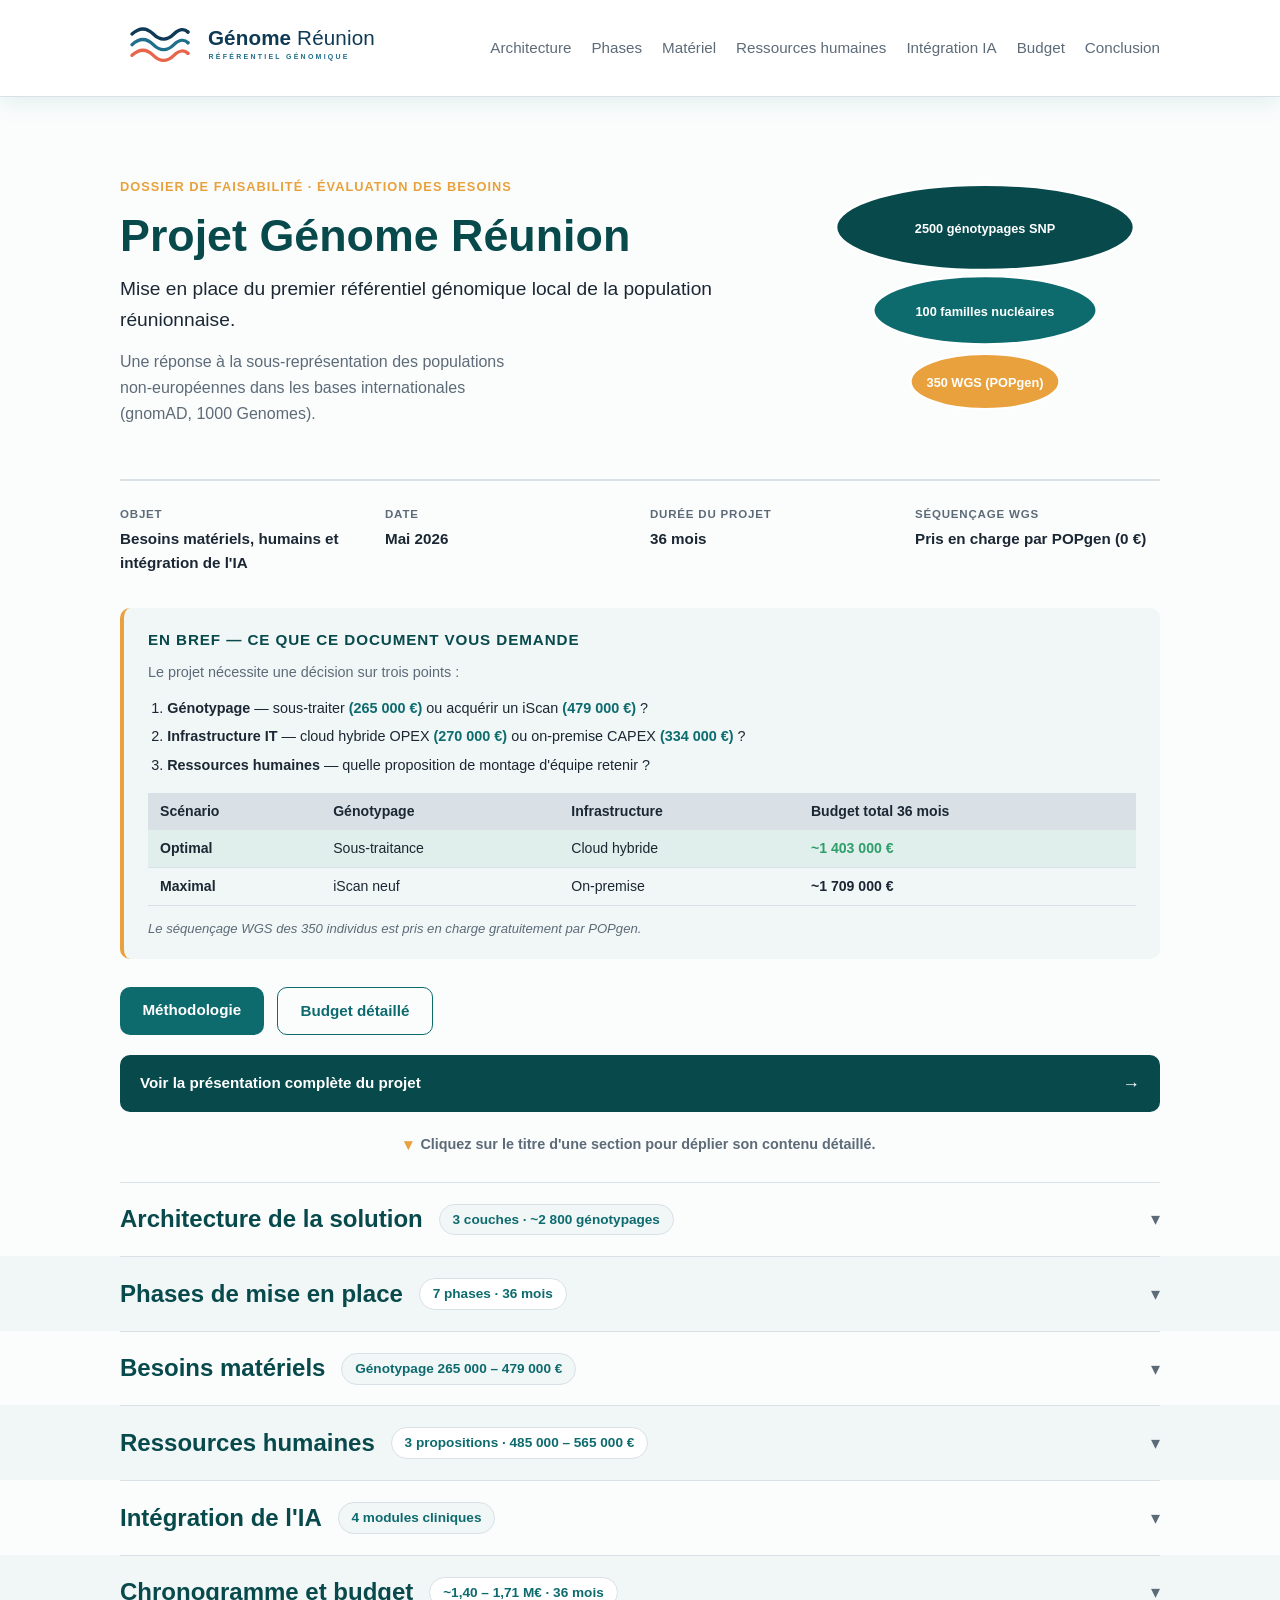
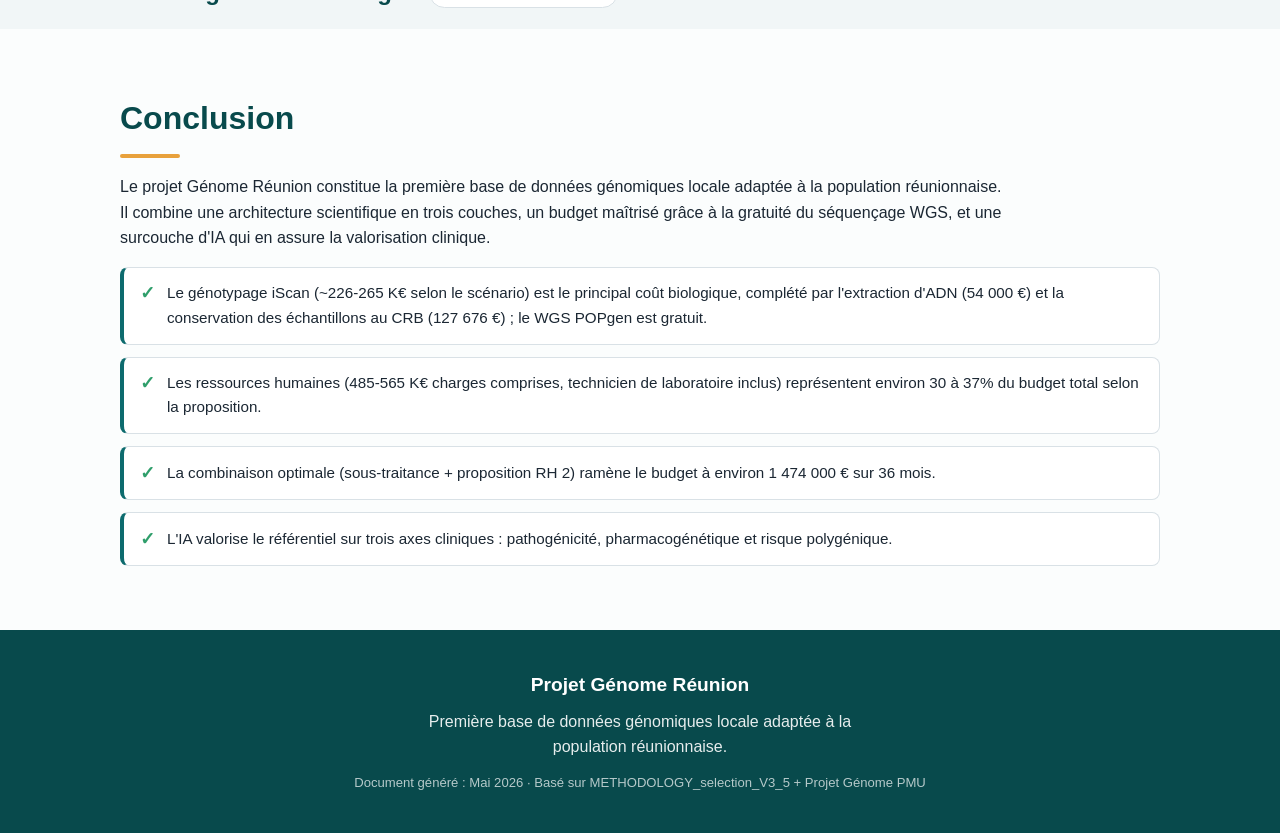
==== commit 538df34f: "Collapse all sections by default - Remove "open" attribute so sections start folded - Anchor links a" ====
--- a/index.html
+++ b/index.html
@@ -167,7 +167,7 @@
         <!-- ========================================================= -->
         <section class="sectionBlock" id="architecture">
             <div class="sectionInner">
-              <details class="sectionFold" open>
+              <details class="sectionFold">
                 <summary class="sectionFoldSummary">
                     <span class="sectionFoldTitle">Architecture de la solution</span>
                     <span class="sectionFoldKey">3 couches · ~2 800 génotypages</span>
@@ -304,7 +304,7 @@
         <!-- ========================================================= -->
         <section class="sectionBlock sectionAlt" id="phases">
             <div class="sectionInner">
-              <details class="sectionFold" open>
+              <details class="sectionFold">
                 <summary class="sectionFoldSummary">
                     <span class="sectionFoldTitle">Phases de mise en place</span>
                     <span class="sectionFoldKey">7 phases · 36 mois</span>
@@ -385,7 +385,7 @@
         <!-- ========================================================= -->
         <section class="sectionBlock" id="materiel">
             <div class="sectionInner">
-              <details class="sectionFold" open>
+              <details class="sectionFold">
                 <summary class="sectionFoldSummary">
                     <span class="sectionFoldTitle">Besoins matériels</span>
                     <span class="sectionFoldKey">Génotypage 265 000 – 479 000 €</span>
@@ -643,7 +643,7 @@
         <!-- ========================================================= -->
         <section class="sectionBlock sectionAlt" id="humain">
             <div class="sectionInner">
-              <details class="sectionFold" open>
+              <details class="sectionFold">
                 <summary class="sectionFoldSummary">
                     <span class="sectionFoldTitle">Ressources humaines</span>
                     <span class="sectionFoldKey">3 propositions · 485 000 – 565 000 €</span>
@@ -802,7 +802,7 @@
         <!-- ========================================================= -->
         <section class="sectionBlock" id="ia">
             <div class="sectionInner">
-              <details class="sectionFold" open>
+              <details class="sectionFold">
                 <summary class="sectionFoldSummary">
                     <span class="sectionFoldTitle">Intégration de l'IA</span>
                     <span class="sectionFoldKey">4 modules cliniques</span>
@@ -901,7 +901,7 @@
         <!-- ========================================================= -->
         <section class="sectionBlock sectionAlt" id="budget">
             <div class="sectionInner">
-              <details class="sectionFold" open>
+              <details class="sectionFold">
                 <summary class="sectionFoldSummary">
                     <span class="sectionFoldTitle">Chronogramme et budget</span>
                     <span class="sectionFoldKey">~1,40 – 1,71 M€ · 36 mois</span>
--- a/css/styles.css
+++ b/css/styles.css
@@ -167,7 +167,7 @@
 .coverPage {
     max-width: var(--maxWidth);
     margin: 0 auto;
-    padding: 3.5rem 1.25rem 4rem;
+    padding: 3.5rem 1.25rem 1.5rem;
 }
 
 /* En-tête : titre à gauche, visuel à droite */
@@ -482,7 +482,7 @@
     align-items: center;
     justify-content: center;
     gap: 0.5rem;
-    margin-top: 2.5rem;
+    margin-top: 1.25rem;
     font-size: 0.9rem;
     font-weight: 600;
     color: var(--colorMuted);
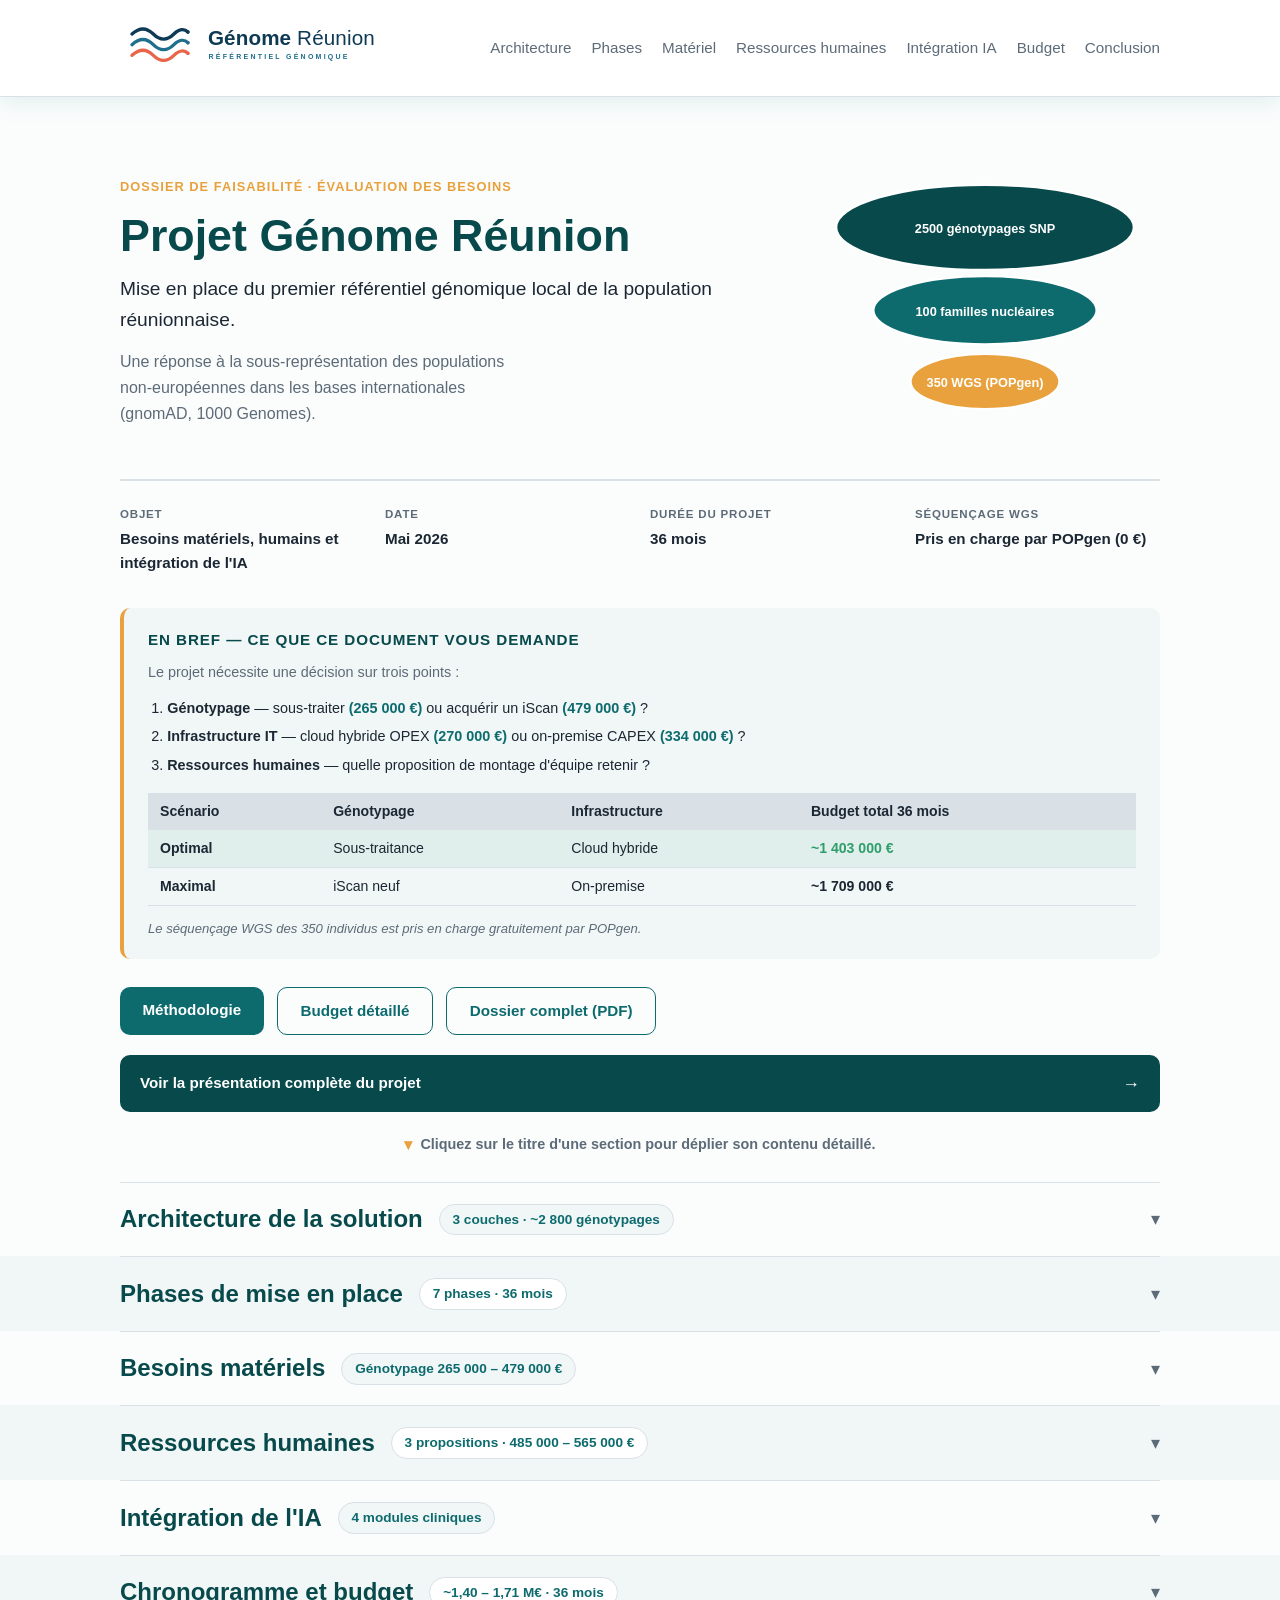
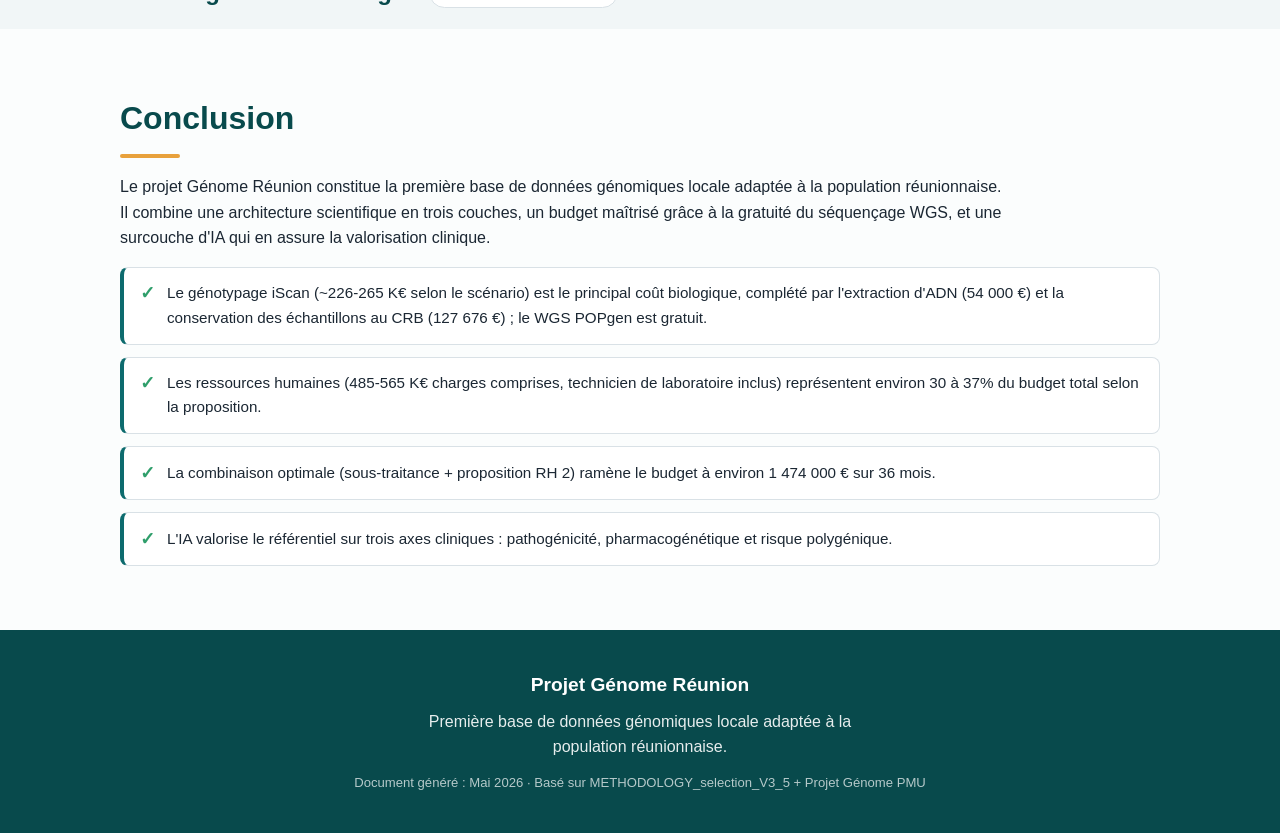
==== commit ad6f75aa: "Add detailed printable dossier page from source content - New dossier.html: linear, fully-expanded d" ====
--- a/index.html
+++ b/index.html
@@ -147,6 +147,7 @@
             <div class="heroActions">
                 <a class="buttonPrimary" href="#architecture">Méthodologie</a>
                 <a class="buttonSecondary" href="#budget">Budget détaillé</a>
+                <a class="buttonSecondary" href="dossier.html">Dossier complet (PDF)</a>
             </div>
 
             <!-- Bannière lien externe vers la présentation complète du projet -->
--- a/css/styles.css
+++ b/css/styles.css
@@ -1324,3 +1324,148 @@
         transform: none;
     }
 }
+
+
+/* -----------------------------------------------------------------
+   15. FORMAT IMPRIMABLE (EXPORT PDF)
+   Le dossier doit pouvoir être imprimé ou exporté en PDF comme un
+   document de décision complet. Trois enjeux principaux :
+     - déplier les sections <details> repliées par défaut ;
+     - retirer les éléments d'interface (nav, boutons, chevrons) ;
+     - afficher les DEUX scénarios de génotypage côte à côte, puisque
+       l'impression est statique et n'a pas d'onglets cliquables.
+   Le script (beforeprint) ouvre aussi les <details> ; le CSS ci-dessous
+   sert de filet de sécurité si JavaScript est indisponible.
+   ----------------------------------------------------------------- */
+@media print {
+
+    /* Page A4 portrait, marges normalisées pour un document officiel */
+    @page {
+        size: A4 portrait;
+        margin: 1.6cm;
+    }
+
+    /* Fond blanc, encre économisée, mais couleurs des repères conservées */
+    body {
+        background-color: #fff;
+        color: #000;
+        font-size: 11pt;
+        line-height: 1.45;
+        -webkit-print-color-adjust: exact;
+        print-color-adjust: exact;
+    }
+
+    /* La barre de navigation collante et le menu n'ont aucun sens sur papier */
+    .siteHeader,
+    .navToggle {
+        display: none !important;
+    }
+
+    /* Éléments purement interactifs retirés de la version imprimée */
+    .heroActions,
+    .foldHint,
+    .sectionFoldChevron,
+    .sectionCollapseButton,
+    .scenarioTabList {
+        display: none !important;
+    }
+
+    /* On déplie toutes les sections : le corps des <details> redevient
+       visible même si l'attribut [open] est absent. Double sécurité
+       avec le script beforeprint. */
+    .sectionFold > .sectionFoldBody,
+    .sectionFold[open] > .sectionFoldBody {
+        display: block !important;
+    }
+
+    .sectionFoldBody {
+        padding-bottom: 1rem;
+    }
+
+    /* Les deux scénarios de génotypage s'affichent l'un sous l'autre,
+       l'attribut hidden du panneau inactif est neutralisé. */
+    .scenarioPanel,
+    .scenarioPanel[hidden] {
+        display: block !important;
+        margin-bottom: 1.5rem;
+    }
+
+    /* Suppression des ombres (inutiles et gourmandes en encre) */
+    .dataTable,
+    .chartWrapper,
+    .flowWrapper,
+    .moduleCard,
+    .highlightBox,
+    .propositionCardFeatured {
+        box-shadow: none !important;
+    }
+
+    /* Chaque grande section démarre sur une nouvelle page, comme les
+       chapitres d'un dossier. La page de garde reste en première page. */
+    .sectionBlock {
+        break-before: page;
+        padding: 1.5rem 0 0 !important;
+    }
+
+    /* Évite les coupures disgracieuses au milieu d'un élément */
+    .dataTable,
+    .decisionTable,
+    .calloutBox,
+    .featureCard,
+    .moduleCard,
+    .propositionCard,
+    .timelineItem,
+    .milestoneItem,
+    .conclusionItem,
+    .chartWrapper,
+    .flowWrapper,
+    .highlightBox {
+        break-inside: avoid;
+    }
+
+    /* Un titre ne doit pas rester seul en bas de page */
+    .sectionFoldTitle,
+    .sectionTitle,
+    .subHeading {
+        break-after: avoid;
+    }
+
+    /* Les conteneurs scrollables affichent tout leur contenu sur papier */
+    .tableScroll {
+        overflow-x: visible !important;
+    }
+
+    /* La page de garde occupe toute la largeur disponible */
+    .coverPage,
+    .sectionInner,
+    .navContainer,
+    .footerInner {
+        max-width: 100%;
+    }
+
+    /* Le lien externe imprime son URL pour rester exploitable hors écran */
+    .projectBanner {
+        color: #000 !important;
+        background-color: transparent !important;
+        border: 1px solid var(--colorBorder);
+        padding: 0.6rem 0.8rem;
+    }
+
+    .projectBanner::after {
+        content: " — " attr(href);
+        font-weight: 400;
+        color: var(--colorMuted);
+    }
+
+    .projectBannerArrow {
+        display: none !important;
+    }
+
+    /* Le pied de page clôt le document sans pavé de couleur */
+    .siteFooter {
+        background-color: transparent;
+        color: #000;
+        border-top: 1px solid var(--colorBorder);
+        padding: 1.5rem 0 0;
+    }
+}
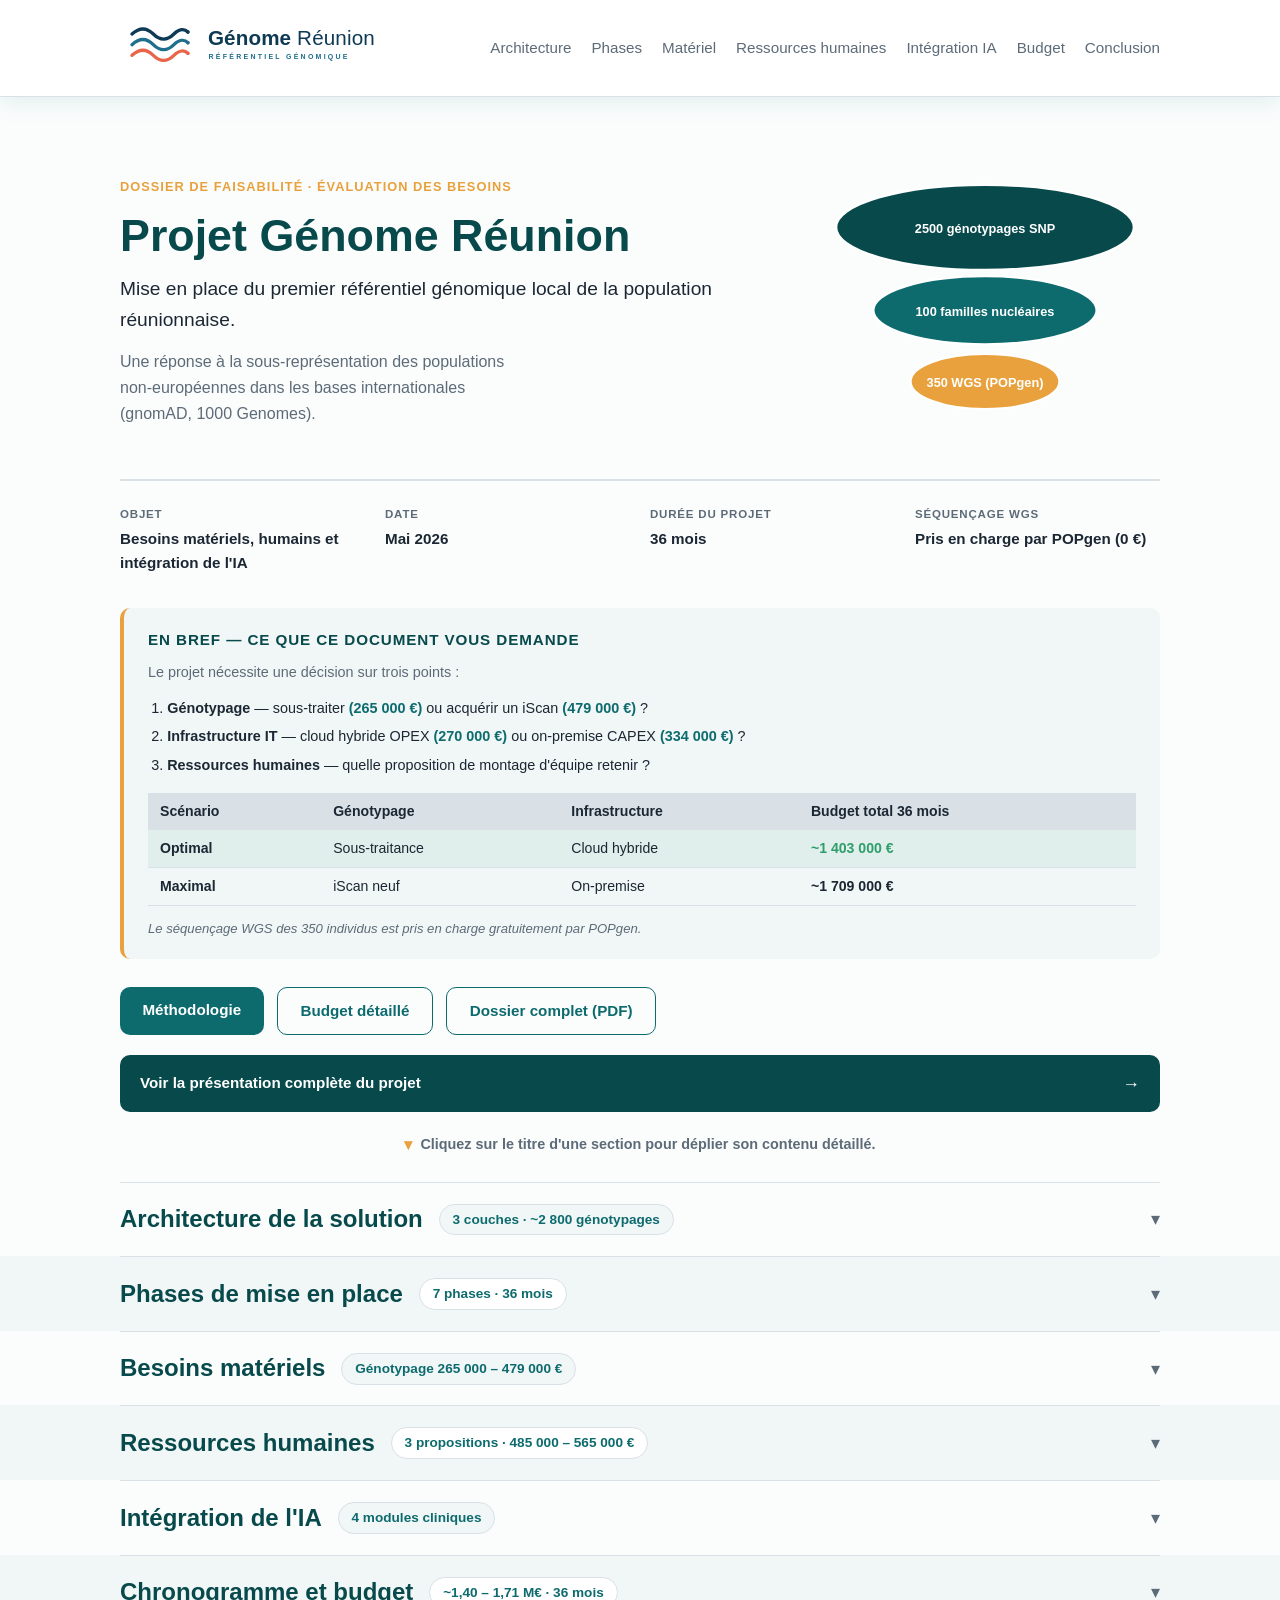
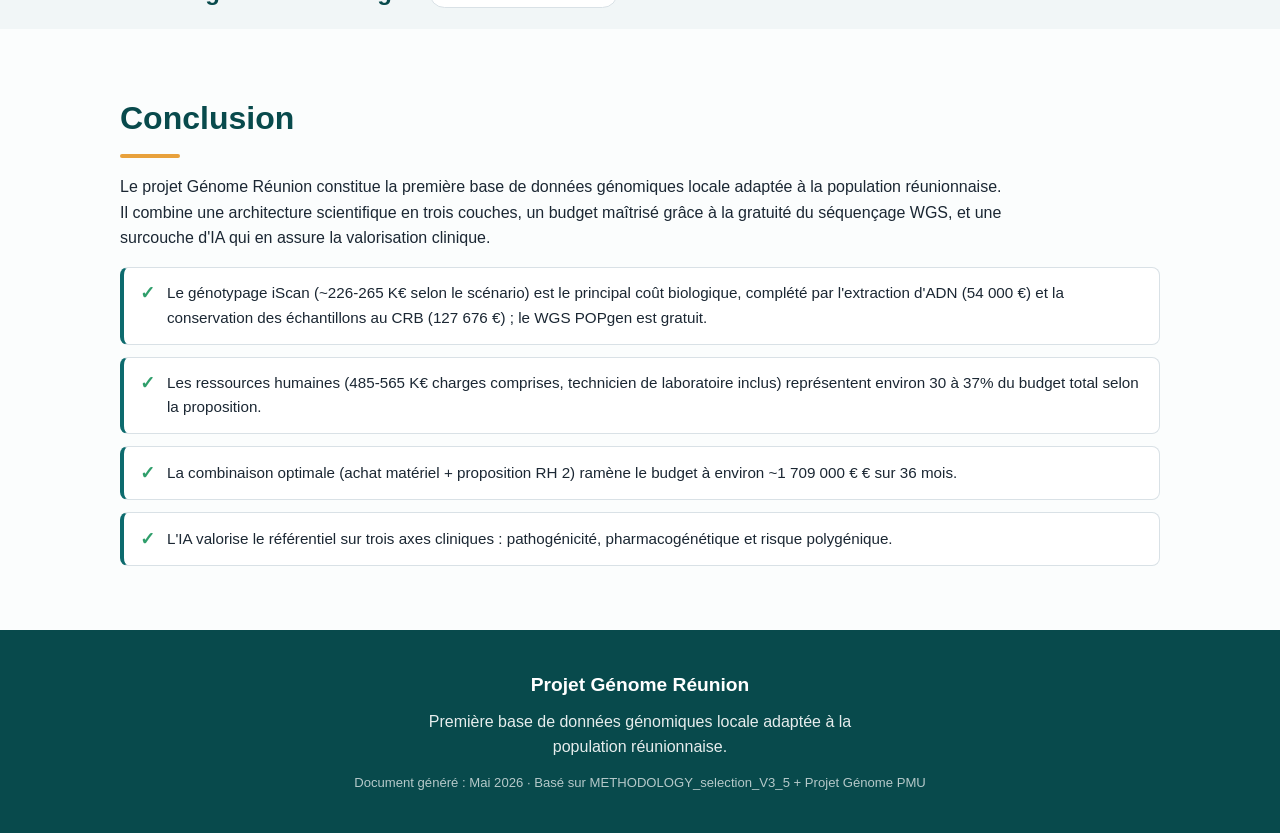
==== commit 3c2fbfe7: "Update index.html" ====
--- a/index.html
+++ b/index.html
@@ -1098,8 +1098,8 @@
                     <li class="conclusionItem">
                         <span class="conclusionMark" aria-hidden="true">✓</span>
                         <p class="conclusionText">
-                            La combinaison optimale (sous-traitance + proposition RH 2)
-                            ramène le budget à environ 1 474 000 € sur 36 mois.
+                            La combinaison optimale (achat matériel + proposition RH 2)
+                            ramène le budget à environ ~1 709 000 € € sur 36 mois.
                         </p>
                     </li>
                     <li class="conclusionItem">
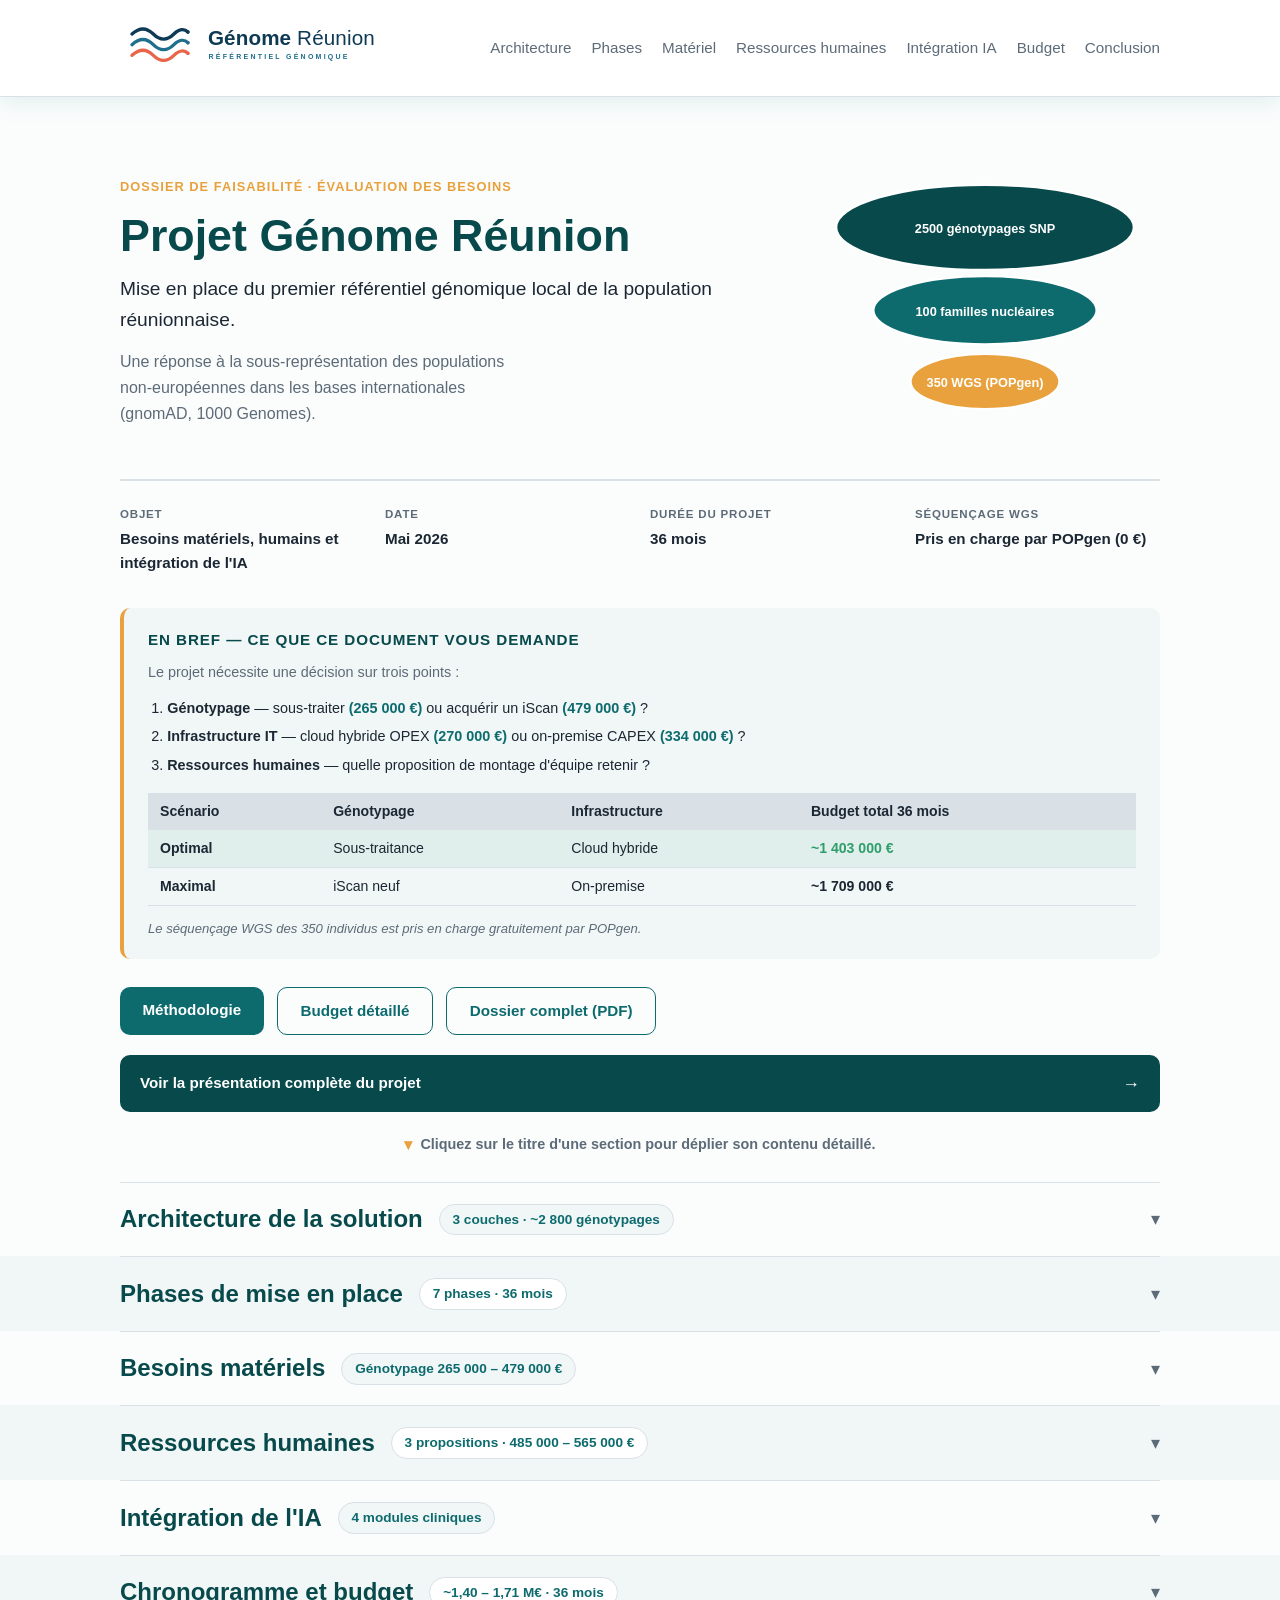
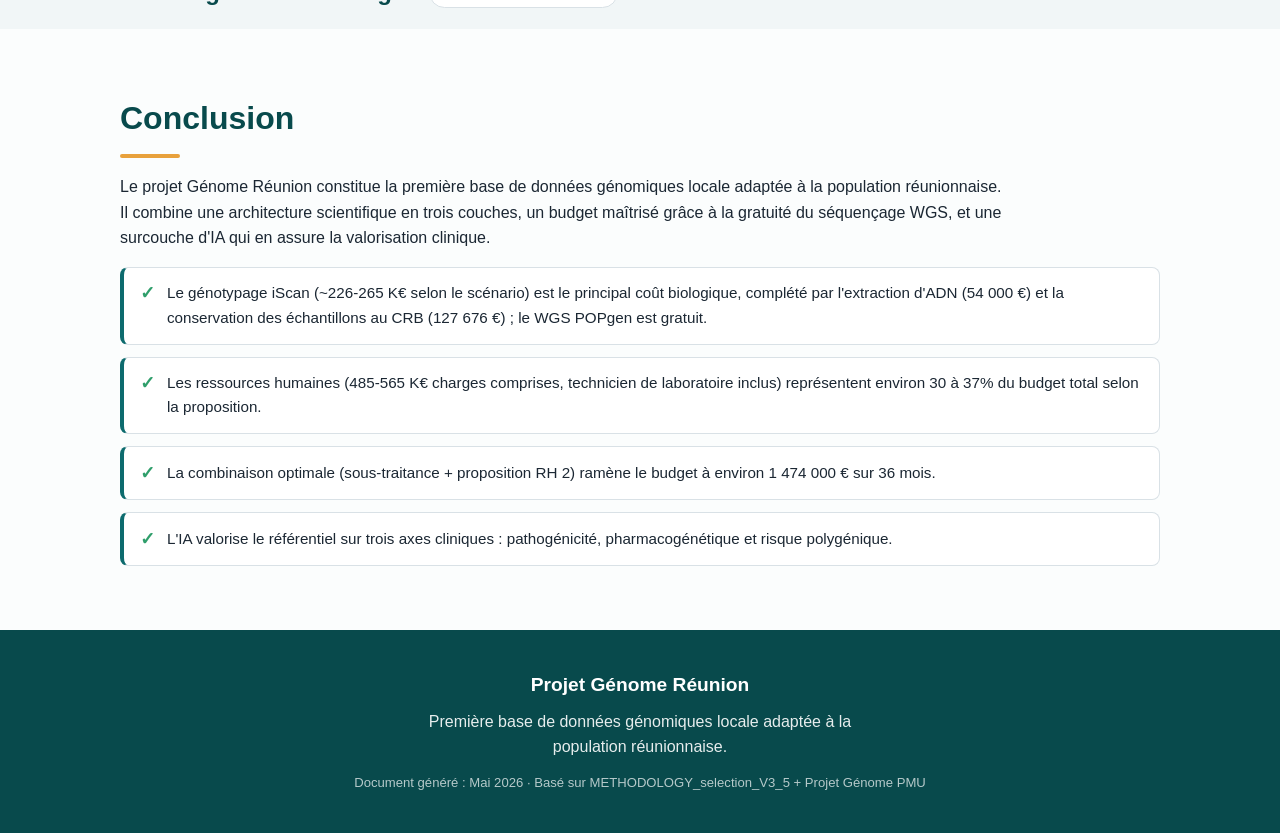
==== commit 747becff: "Fix index.html - replace with clean version without corrupted HTML" ====
--- a/index.html
+++ b/index.html
@@ -1098,8 +1098,8 @@
                     <li class="conclusionItem">
                         <span class="conclusionMark" aria-hidden="true">✓</span>
                         <p class="conclusionText">
-                            La combinaison optimale (achat matériel + proposition RH 2)
-                            ramène le budget à environ ~1 709 000 € € sur 36 mois.
+                            La combinaison optimale (sous-traitance + proposition RH 2)
+                            ramène le budget à environ 1 474 000 € sur 36 mois.
                         </p>
                     </li>
                     <li class="conclusionItem">
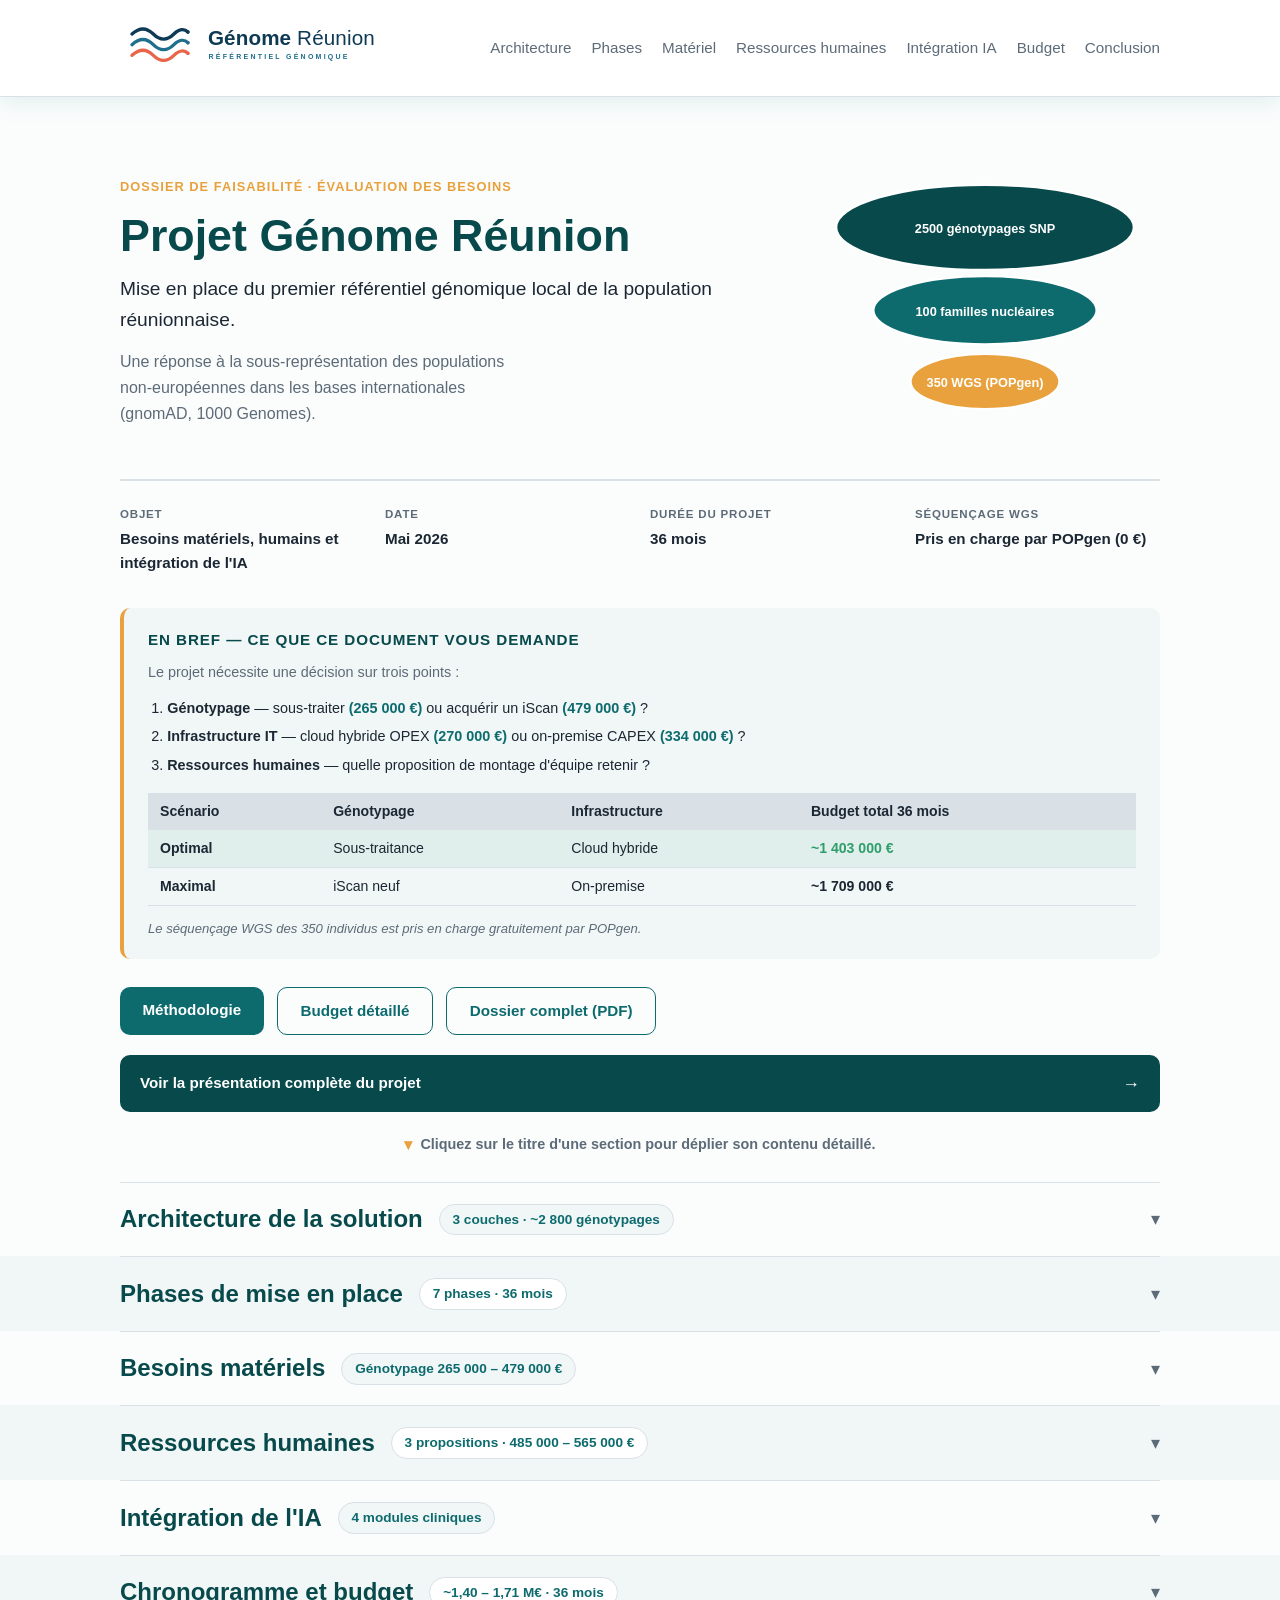
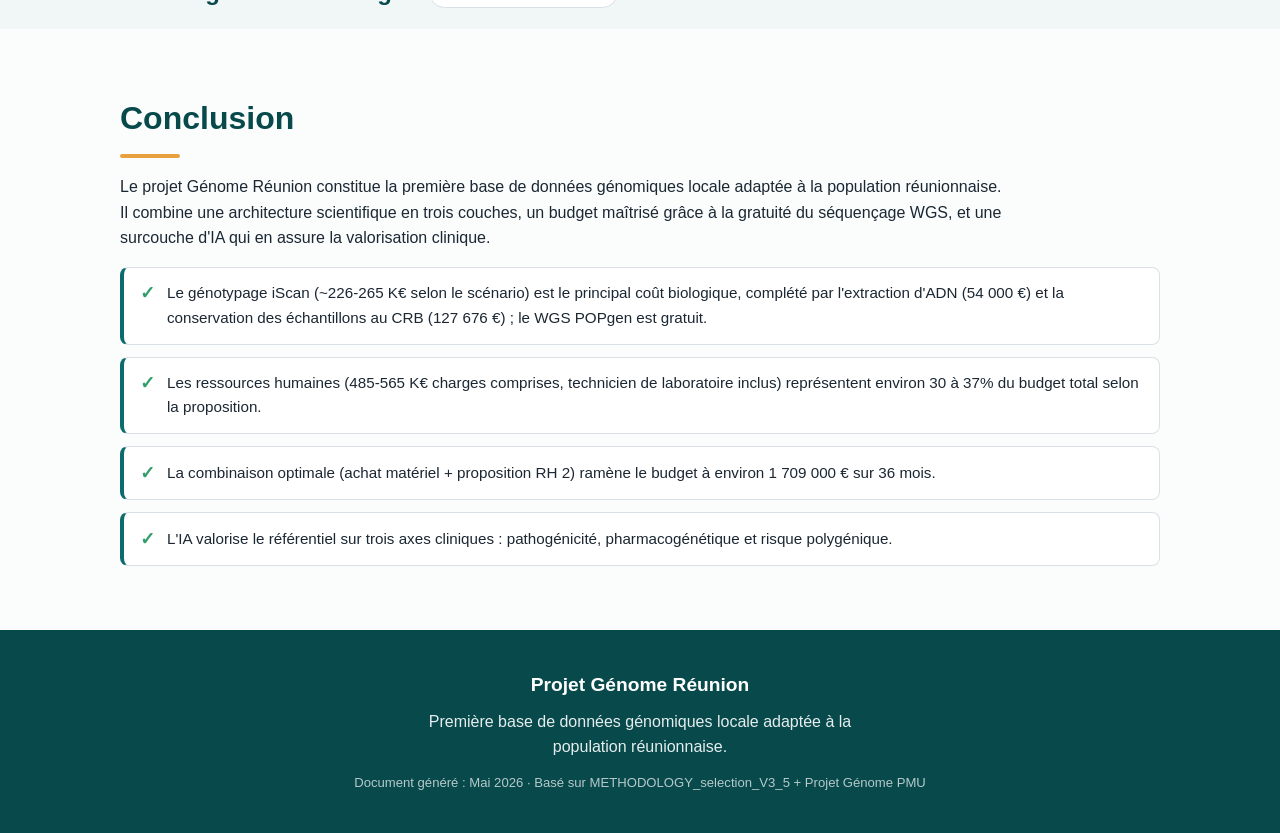
==== commit d4c6a0ea: "Update recommended budget from 1,474,000€ to 1,709,000€" ====
--- a/index.html
+++ b/index.html
@@ -910,8 +910,8 @@
                 </summary>
                 <div class="sectionFoldBody">
                 <p class="sectionIntro">
-                    Combinaison optimale : sous-traitance (scénario 1) +
-                    proposition RH 2 → environ 1 474 000 € sur 36 mois.
+                    Combinaison optimale : achat matériel (scénario 2) +
+                    proposition RH 2 → environ 1 709 000 € sur 36 mois.
                 </p>
                 <p class="contextText">
                     Le budget total se compose de quatre grands postes : le génotypage
@@ -927,9 +927,9 @@
                 <!-- Carte de mise en avant du budget optimal -->
                 <div class="highlightBox">
                     <p class="highlightLabel">Budget optimal recommandé</p>
-                    <p class="highlightValue">~1 474 000 €</p>
+                    <p class="highlightValue">~1 709 000 €</p>
                     <p class="highlightDetail">
-                        Sous-traitance + alternance/CIFRE · WGS POPgen gratuit · sur 36 mois
+                        Achat matériel + alternance/CIFRE · WGS POPgen gratuit · sur 36 mois
                     </p>
                 </div>
 
@@ -1098,8 +1098,8 @@
                     <li class="conclusionItem">
                         <span class="conclusionMark" aria-hidden="true">✓</span>
                         <p class="conclusionText">
-                            La combinaison optimale (sous-traitance + proposition RH 2)
-                            ramène le budget à environ 1 474 000 € sur 36 mois.
+                            La combinaison optimale (achat matériel + proposition RH 2)
+                            ramène le budget à environ 1 709 000 € sur 36 mois.
                         </p>
                     </li>
                     <li class="conclusionItem">
